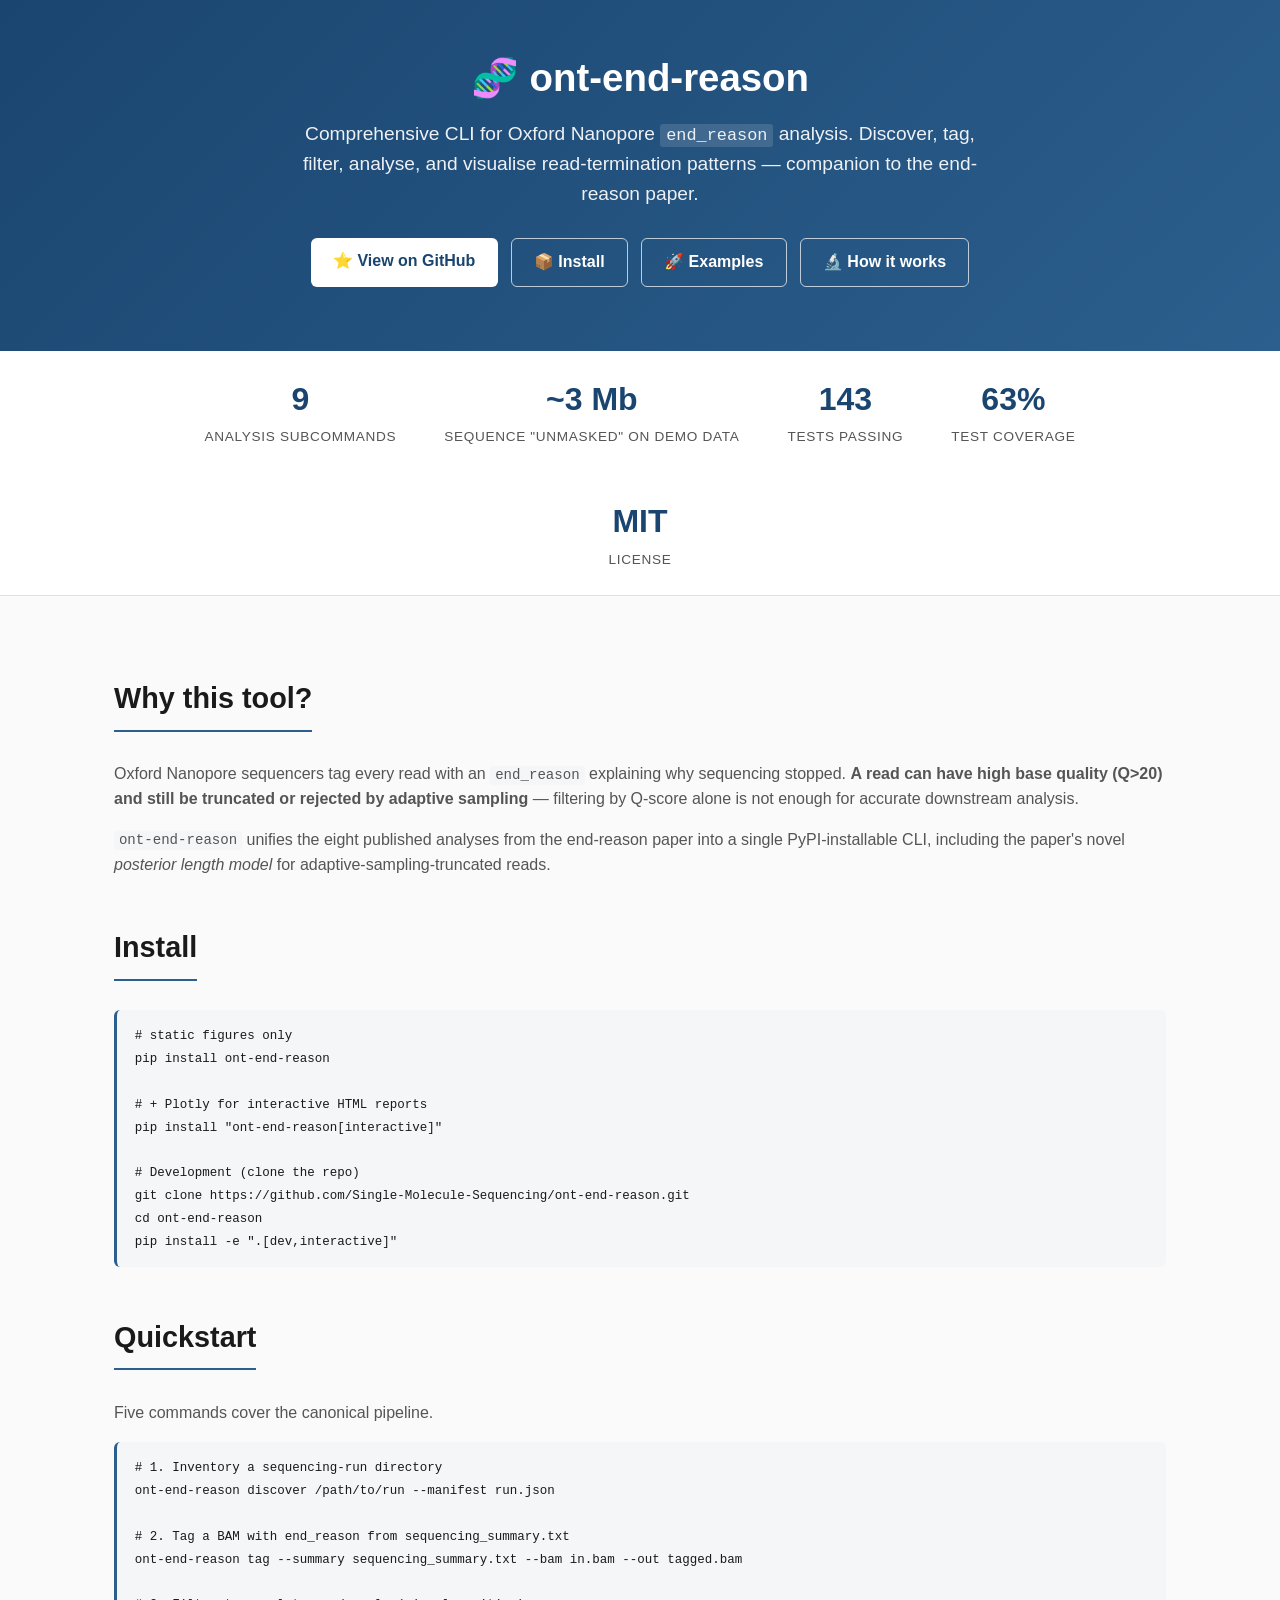
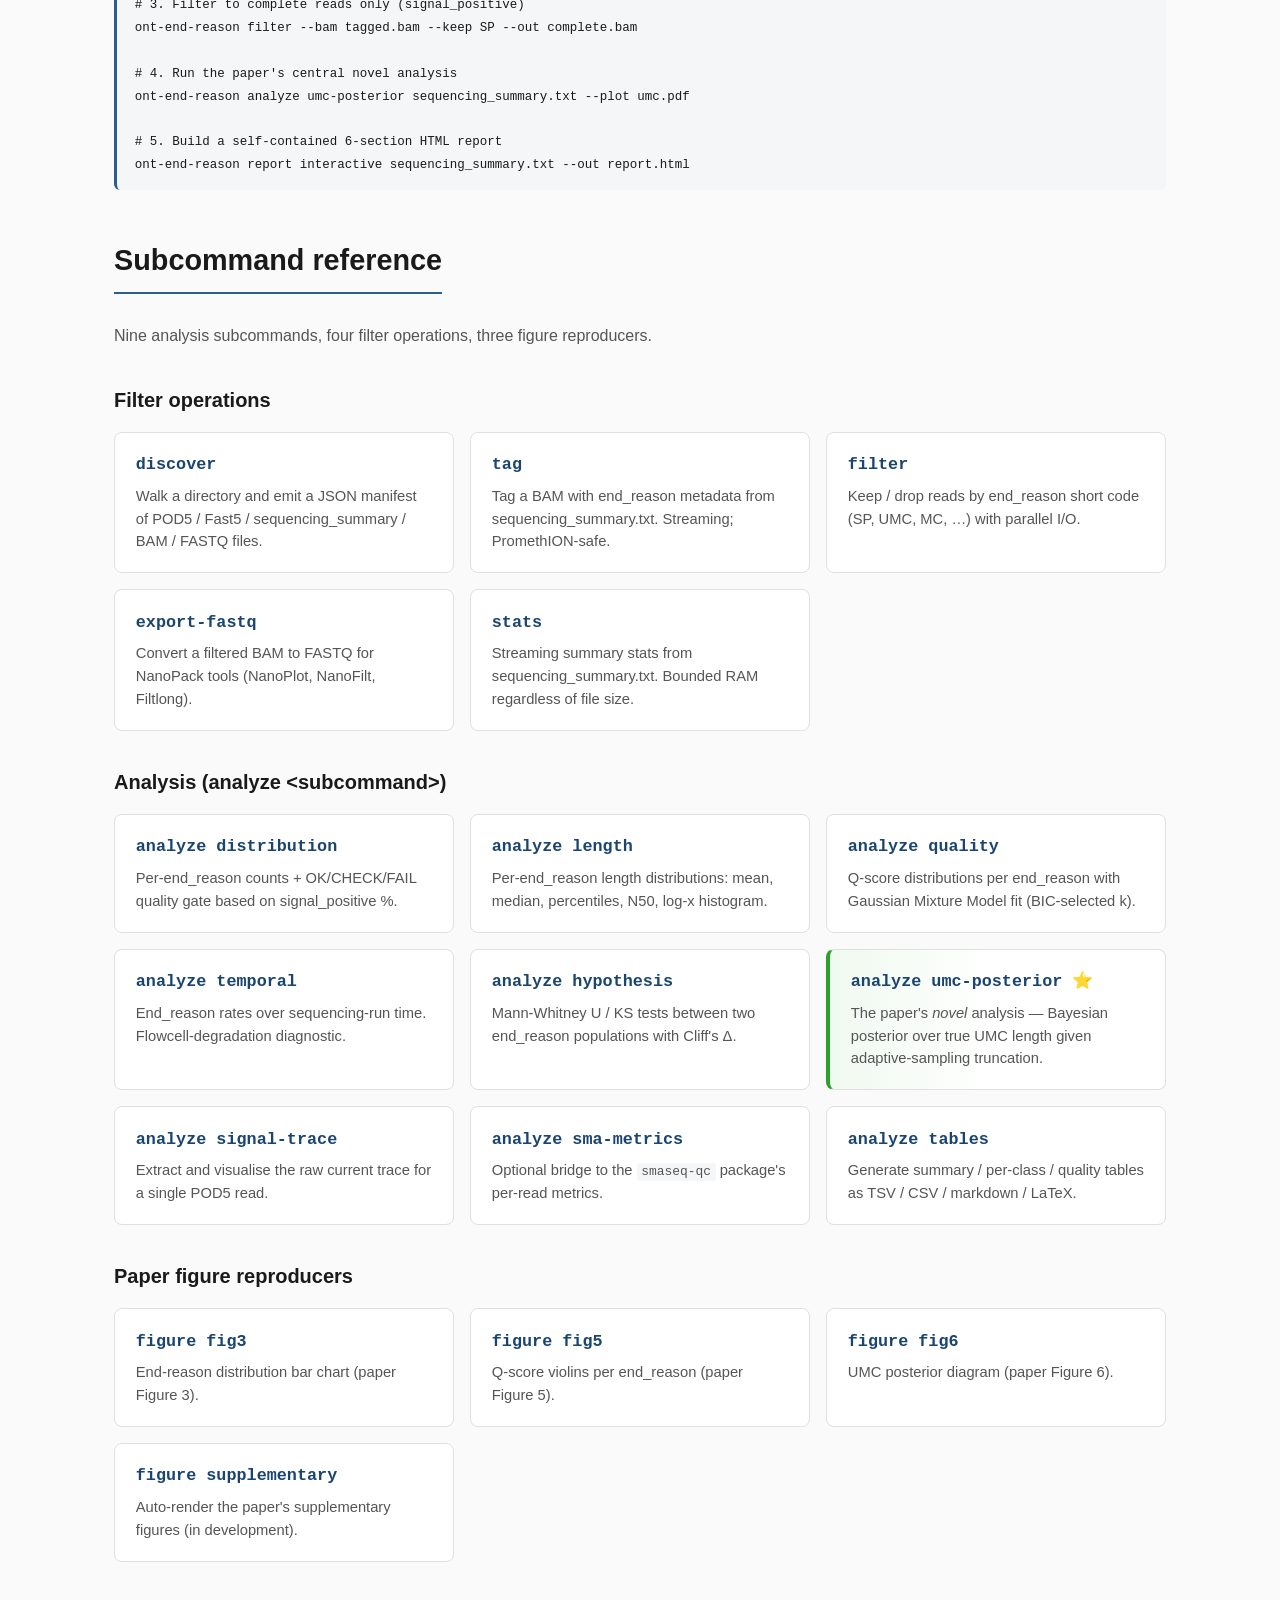
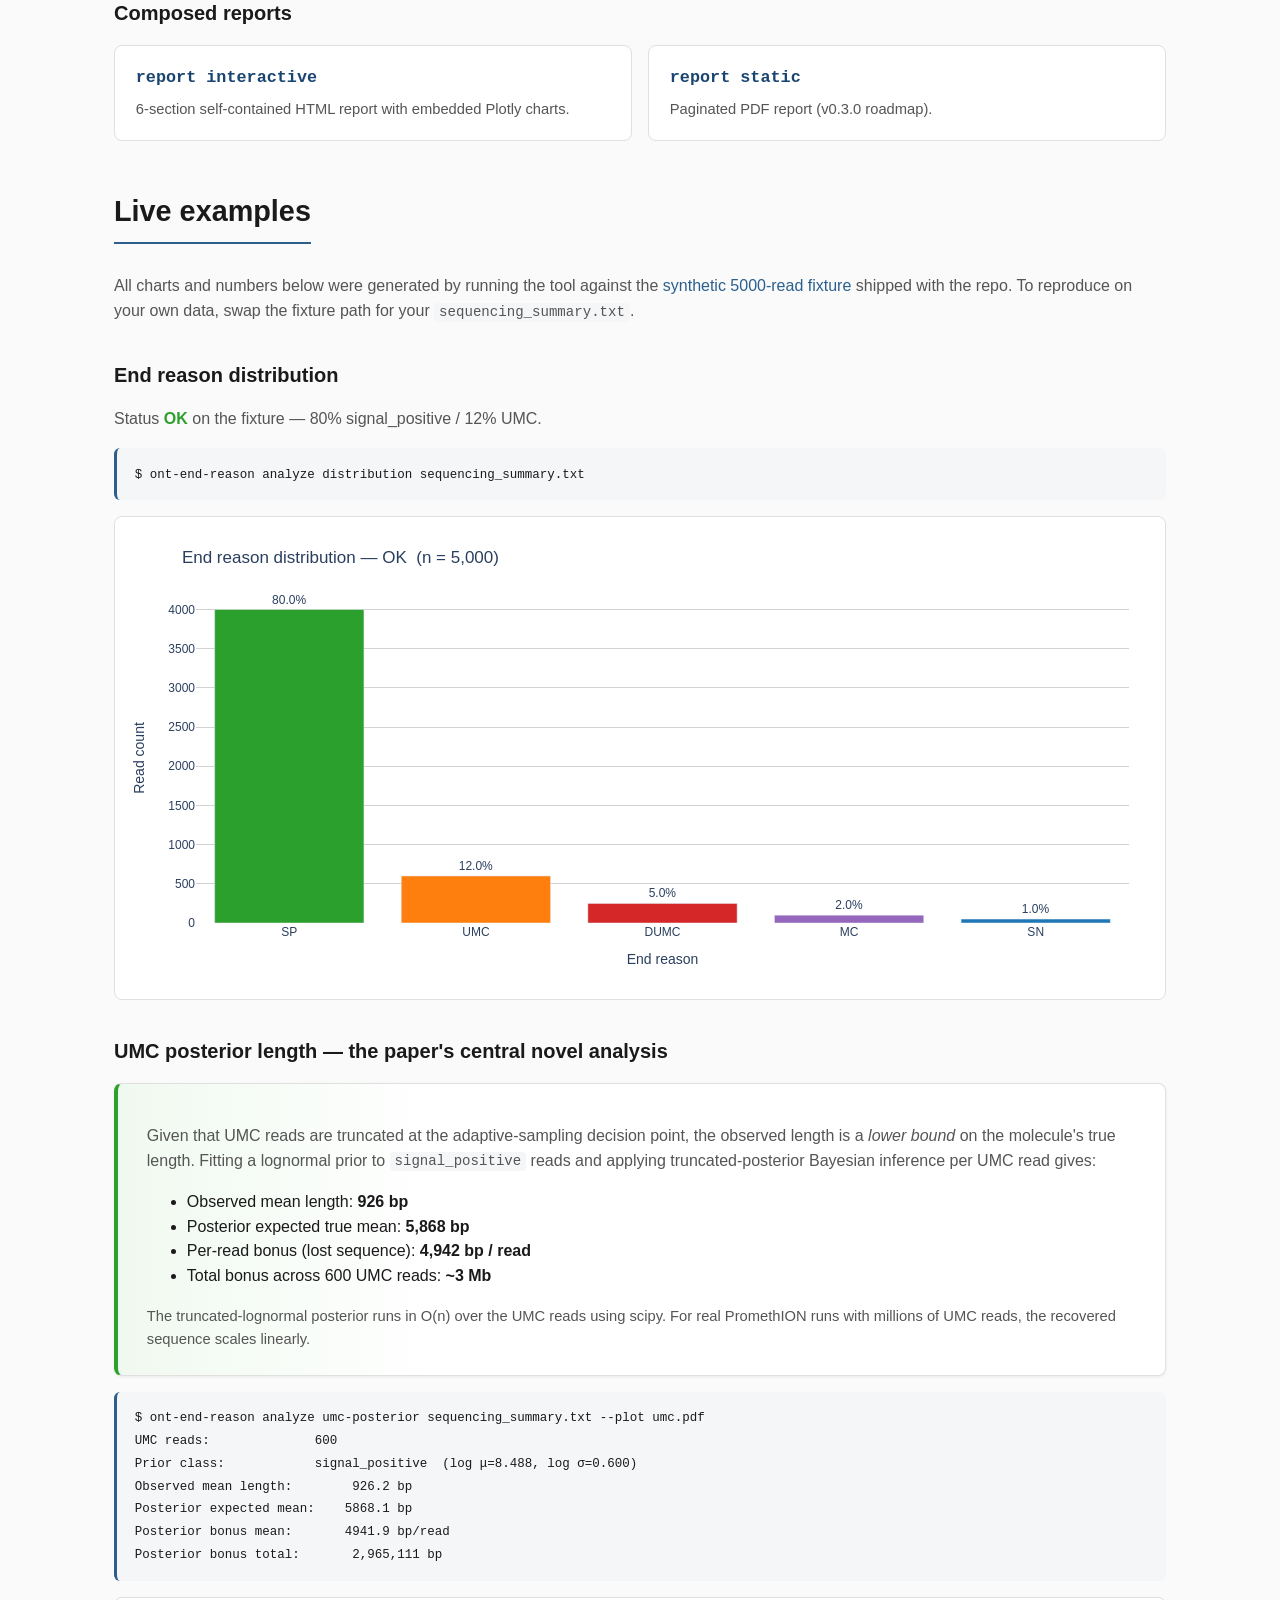
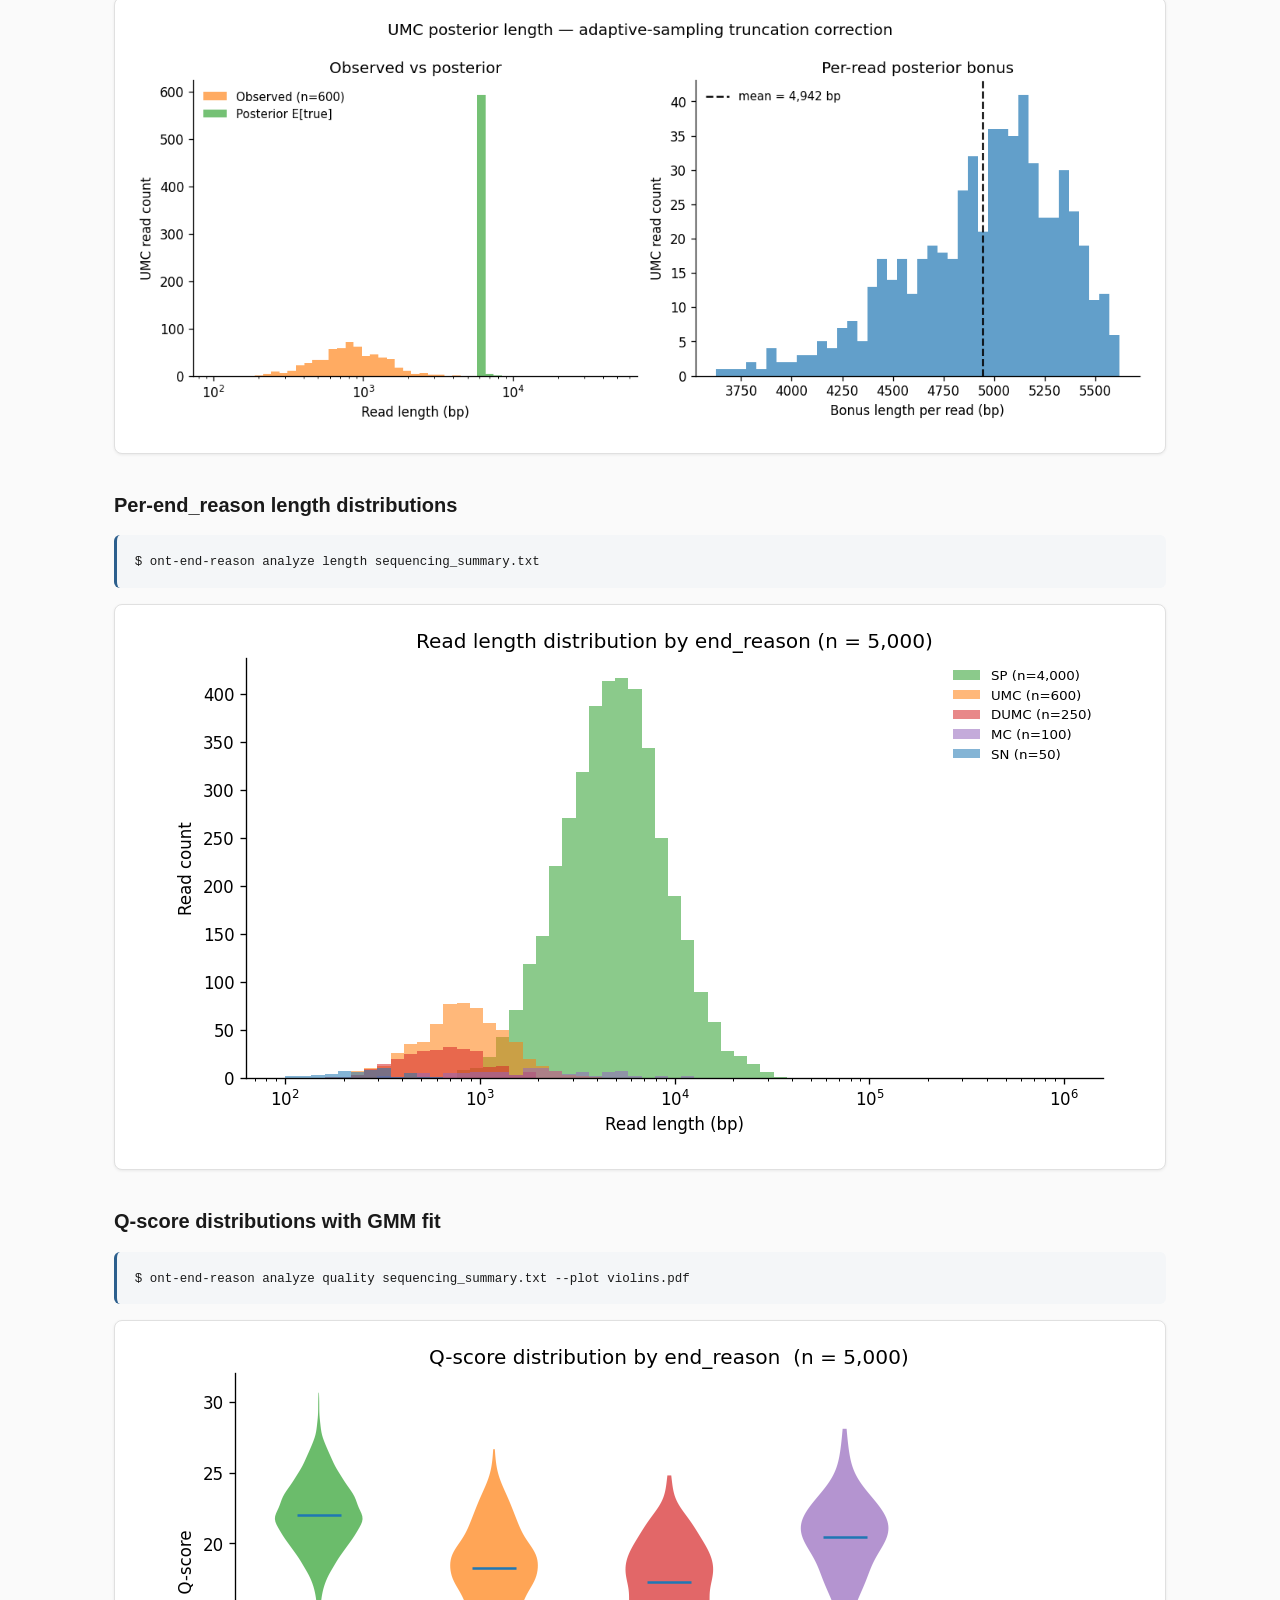
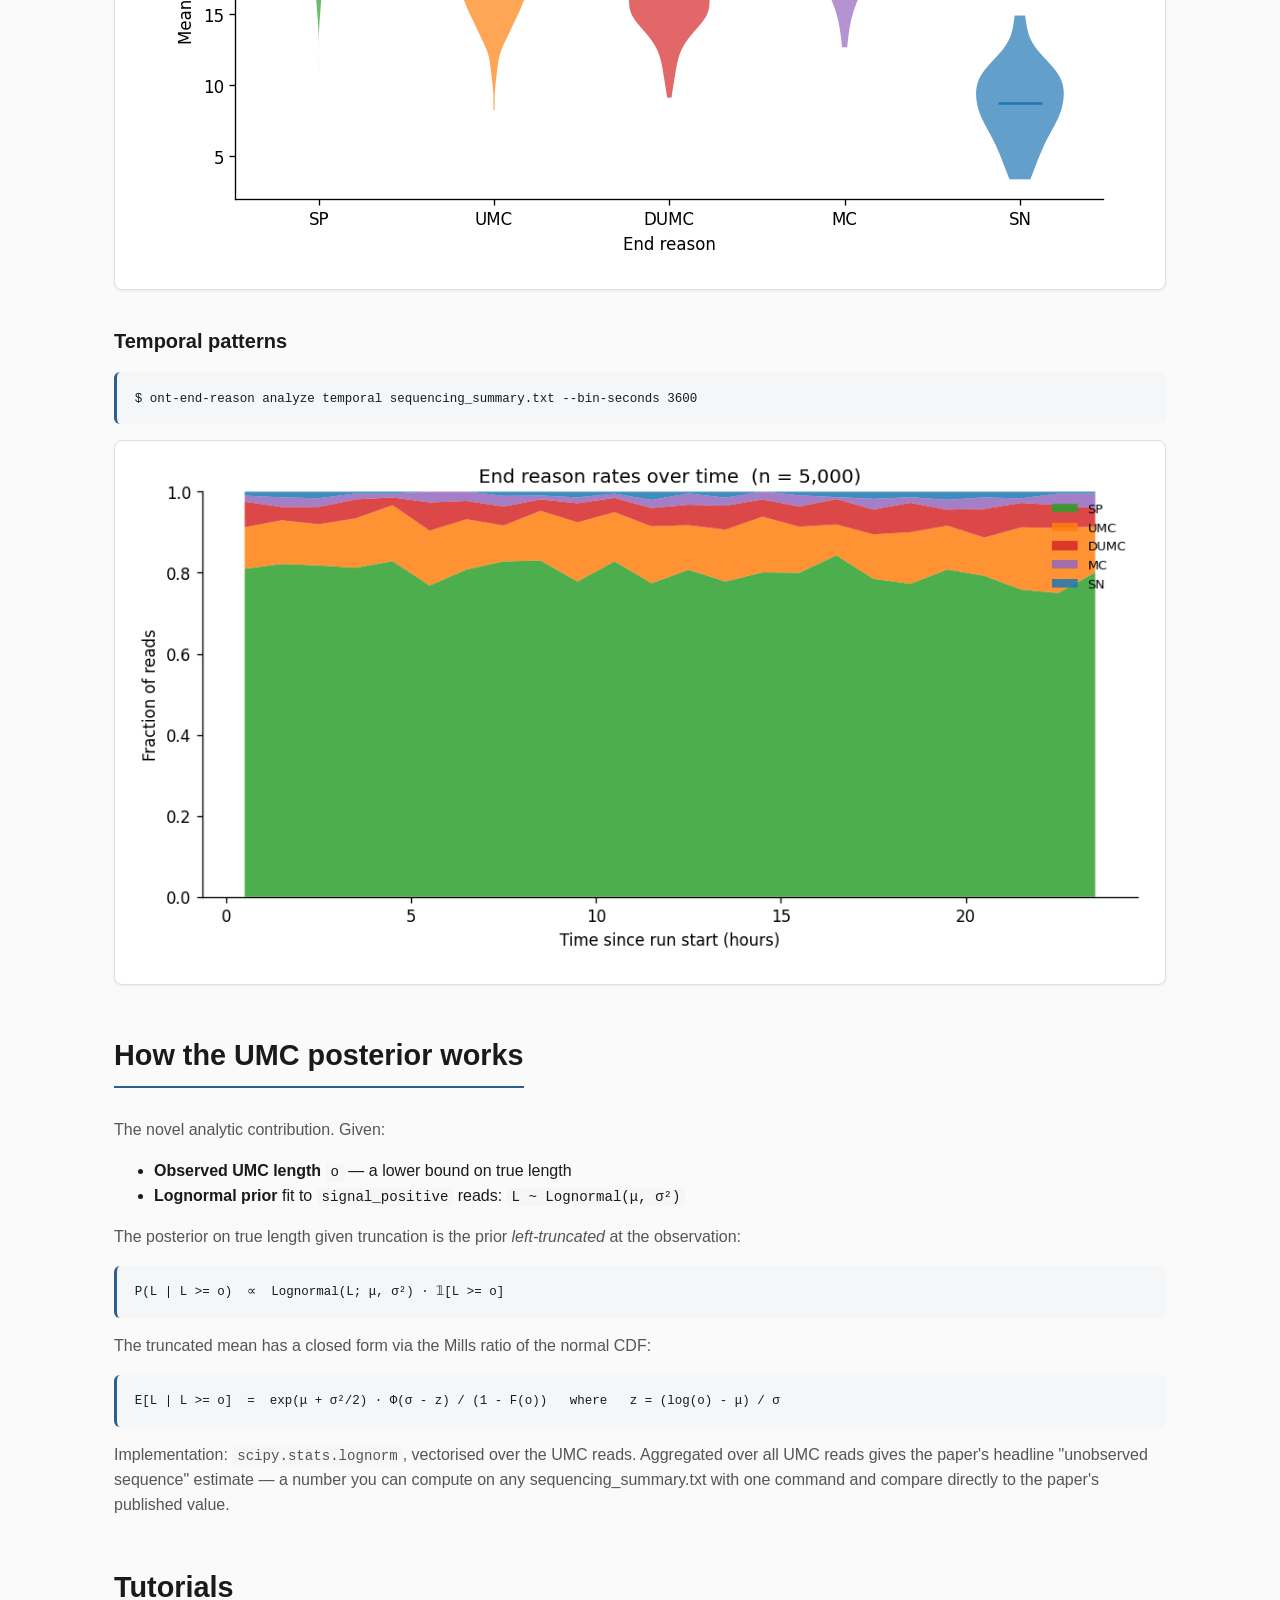
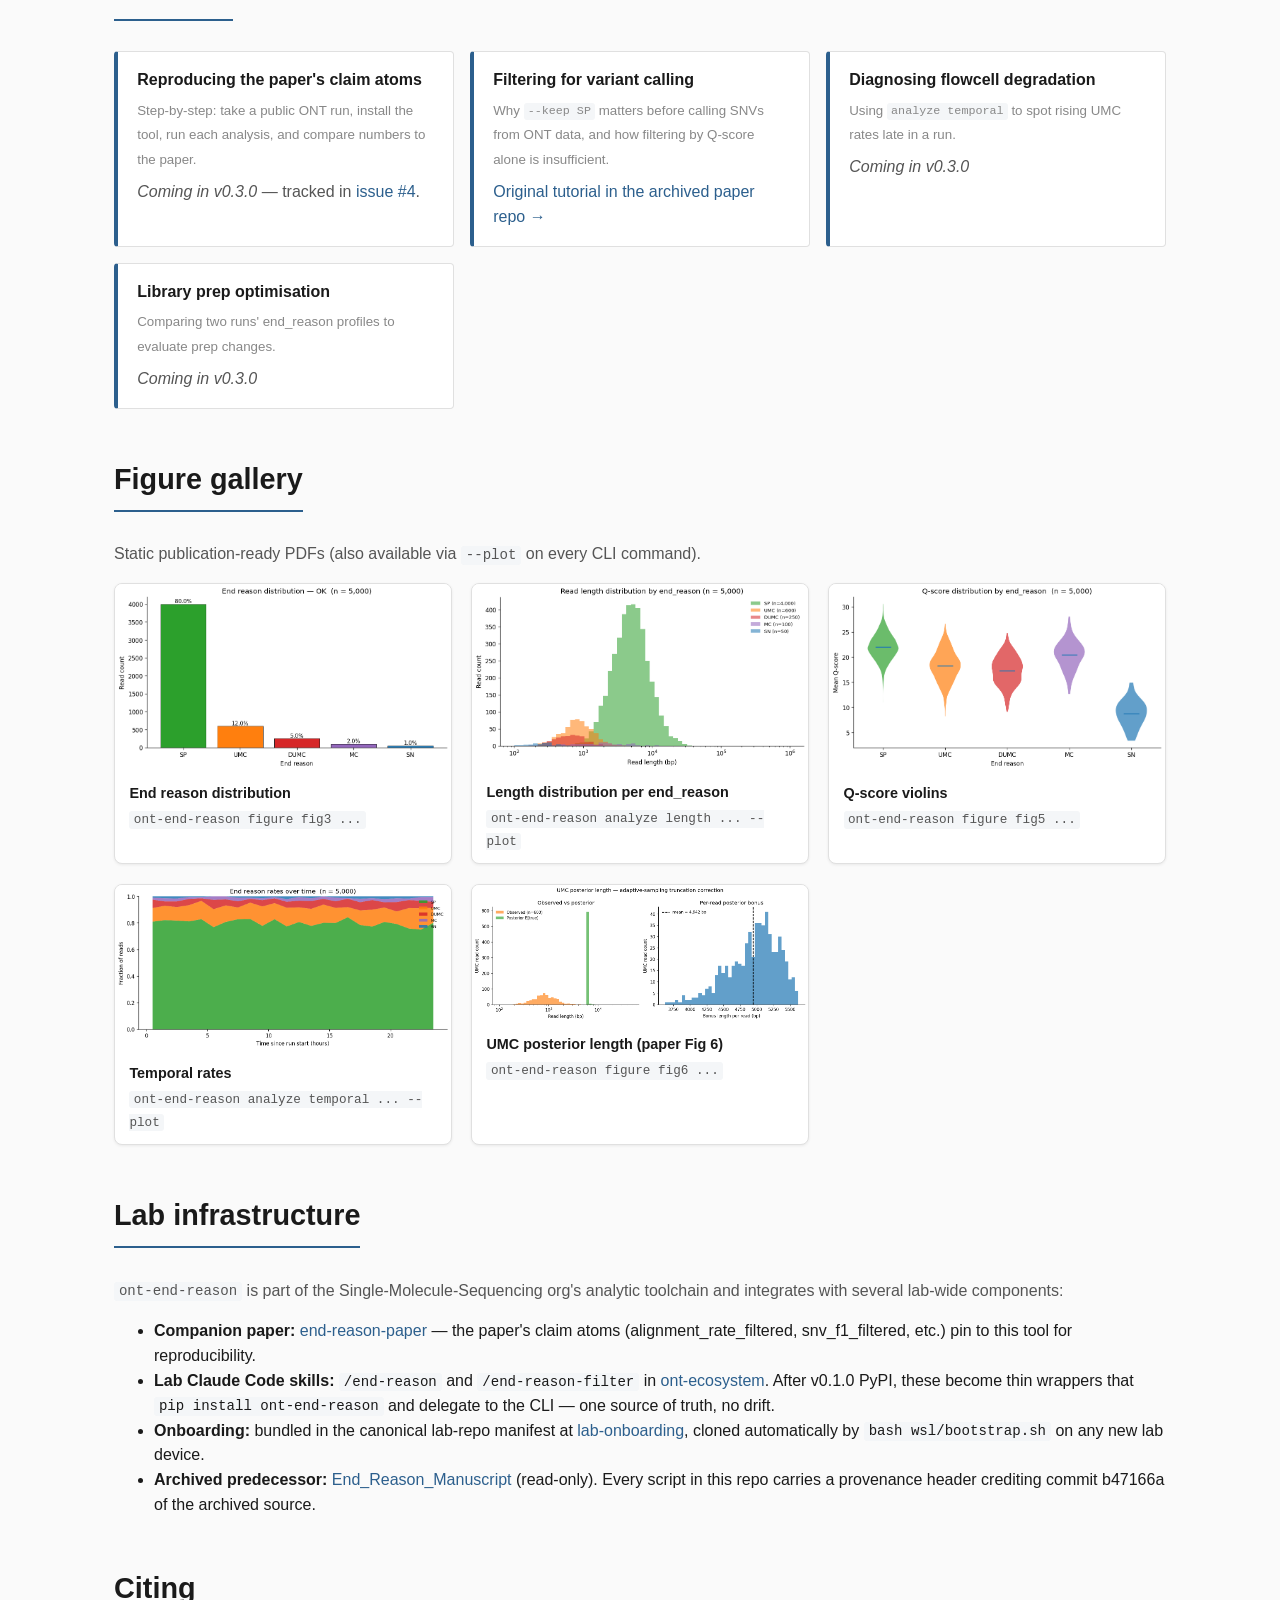
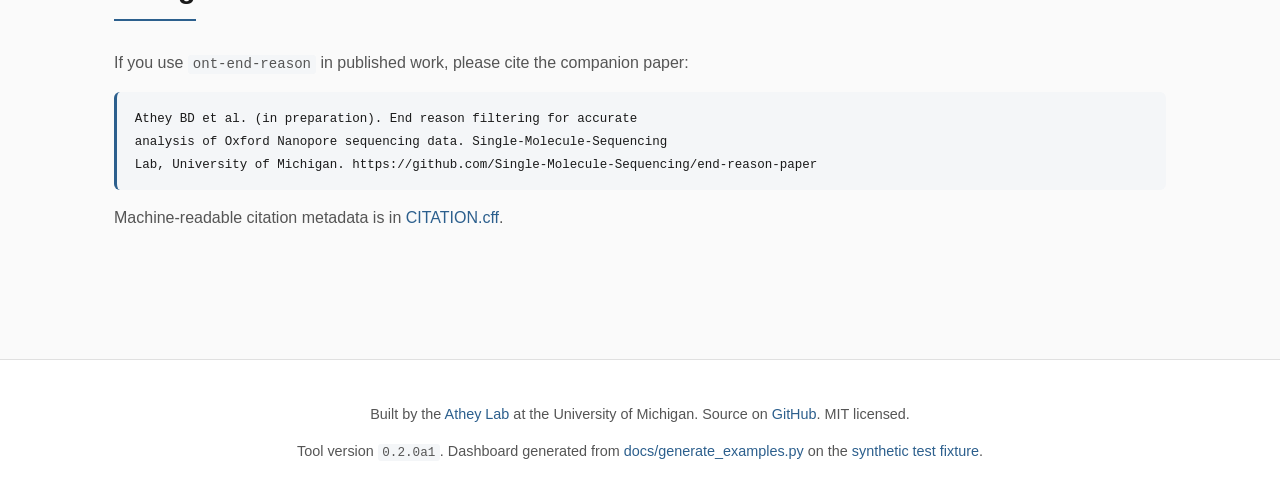
==== docs/index.html @ e4d09fd1 "docs: interactive dashboard + README overhaul + Pages workflow Three pieces of comprehensive user-fa" ====
<!DOCTYPE html>
<html lang="en">
<head>
  <meta charset="utf-8">
  <meta name="viewport" content="width=device-width, initial-scale=1">
  <title>ont-end-reason — Oxford Nanopore end_reason toolkit</title>
  <meta name="description" content="Comprehensive CLI for Oxford Nanopore end_reason analysis. Tag, filter, analyse, visualise. Companion to the end-reason paper.">
  <link rel="stylesheet" href="assets/style.css">
  <script src="https://cdn.plot.ly/plotly-2.35.2.min.js" charset="utf-8"></script>
</head>
<body>

<header class="hero">
  <h1>🧬 ont-end-reason</h1>
  <p class="tagline">
    Comprehensive CLI for Oxford Nanopore <code style="background:rgba(255,255,255,.15);color:white">end_reason</code> analysis.
    Discover, tag, filter, analyse, and visualise read-termination patterns —
    companion to the end-reason paper.
  </p>
  <div class="hero-cta">
    <a href="https://github.com/Single-Molecule-Sequencing/ont-end-reason">⭐ View on GitHub</a>
    <a href="#install" class="secondary">📦 Install</a>
    <a href="#examples" class="secondary">🚀 Examples</a>
    <a href="#how-it-works" class="secondary">🔬 How it works</a>
  </div>
</header>

<div class="headline-strip">
  <div class="stats">
    <div class="stat">
      <span class="stat-value">9</span>
      <span class="stat-label">analysis subcommands</span>
    </div>
    <div class="stat">
      <span class="stat-value">~3 Mb</span>
      <span class="stat-label">sequence "unmasked" on demo data</span>
    </div>
    <div class="stat">
      <span class="stat-value">143</span>
      <span class="stat-label">tests passing</span>
    </div>
    <div class="stat">
      <span class="stat-value">63%</span>
      <span class="stat-label">test coverage</span>
    </div>
    <div class="stat">
      <span class="stat-value">MIT</span>
      <span class="stat-label">license</span>
    </div>
  </div>
</div>

<main>

<section id="why">
  <h2>Why this tool?</h2>
  <p>
    Oxford Nanopore sequencers tag every read with an <code>end_reason</code>
    explaining why sequencing stopped. <strong>A read can have high base quality (Q&gt;20)
    and still be truncated or rejected by adaptive sampling</strong> — filtering by Q-score
    alone is not enough for accurate downstream analysis.
  </p>
  <p>
    <code>ont-end-reason</code> unifies the eight published analyses from the end-reason
    paper into a single PyPI-installable CLI, including the paper's novel
    <em>posterior length model</em> for adaptive-sampling-truncated reads.
  </p>
</section>

<section id="install">
  <h2>Install</h2>
  <pre><code># static figures only
pip install ont-end-reason

# + Plotly for interactive HTML reports
pip install "ont-end-reason[interactive]"

# Development (clone the repo)
git clone https://github.com/Single-Molecule-Sequencing/ont-end-reason.git
cd ont-end-reason
pip install -e ".[dev,interactive]"</code></pre>
</section>

<section id="quickstart">
  <h2>Quickstart</h2>
  <p>Five commands cover the canonical pipeline.</p>
  <pre><code># 1. Inventory a sequencing-run directory
ont-end-reason discover /path/to/run --manifest run.json

# 2. Tag a BAM with end_reason from sequencing_summary.txt
ont-end-reason tag --summary sequencing_summary.txt --bam in.bam --out tagged.bam

# 3. Filter to complete reads only (signal_positive)
ont-end-reason filter --bam tagged.bam --keep SP --out complete.bam

# 4. Run the paper's central novel analysis
ont-end-reason analyze umc-posterior sequencing_summary.txt --plot umc.pdf

# 5. Build a self-contained 6-section HTML report
ont-end-reason report interactive sequencing_summary.txt --out report.html</code></pre>
</section>

<section id="commands">
  <h2>Subcommand reference</h2>
  <p>Nine analysis subcommands, four filter operations, three figure reproducers.</p>

  <h3>Filter operations</h3>
  <div class="cmd-grid">
    <div class="cmd-card">
      <p class="cmd-name">discover</p>
      <p>Walk a directory and emit a JSON manifest of POD5 / Fast5 / sequencing_summary / BAM / FASTQ files.</p>
    </div>
    <div class="cmd-card">
      <p class="cmd-name">tag</p>
      <p>Tag a BAM with end_reason metadata from sequencing_summary.txt. Streaming; PromethION-safe.</p>
    </div>
    <div class="cmd-card">
      <p class="cmd-name">filter</p>
      <p>Keep / drop reads by end_reason short code (SP, UMC, MC, …) with parallel I/O.</p>
    </div>
    <div class="cmd-card">
      <p class="cmd-name">export-fastq</p>
      <p>Convert a filtered BAM to FASTQ for NanoPack tools (NanoPlot, NanoFilt, Filtlong).</p>
    </div>
    <div class="cmd-card">
      <p class="cmd-name">stats</p>
      <p>Streaming summary stats from sequencing_summary.txt. Bounded RAM regardless of file size.</p>
    </div>
  </div>

  <h3>Analysis (analyze &lt;subcommand&gt;)</h3>
  <div class="cmd-grid">
    <div class="cmd-card">
      <p class="cmd-name">analyze distribution</p>
      <p>Per-end_reason counts + OK/CHECK/FAIL quality gate based on signal_positive %.</p>
    </div>
    <div class="cmd-card">
      <p class="cmd-name">analyze length</p>
      <p>Per-end_reason length distributions: mean, median, percentiles, N50, log-x histogram.</p>
    </div>
    <div class="cmd-card">
      <p class="cmd-name">analyze quality</p>
      <p>Q-score distributions per end_reason with Gaussian Mixture Model fit (BIC-selected k).</p>
    </div>
    <div class="cmd-card">
      <p class="cmd-name">analyze temporal</p>
      <p>End_reason rates over sequencing-run time. Flowcell-degradation diagnostic.</p>
    </div>
    <div class="cmd-card">
      <p class="cmd-name">analyze hypothesis</p>
      <p>Mann-Whitney U / KS tests between two end_reason populations with Cliff's Δ.</p>
    </div>
    <div class="cmd-card" style="border-left: 4px solid var(--ok); background: linear-gradient(to right, #f0f9f0, white 50%);">
      <p class="cmd-name">analyze umc-posterior ⭐</p>
      <p>The paper's <em>novel</em> analysis — Bayesian posterior over true UMC length given adaptive-sampling truncation.</p>
    </div>
    <div class="cmd-card">
      <p class="cmd-name">analyze signal-trace</p>
      <p>Extract and visualise the raw current trace for a single POD5 read.</p>
    </div>
    <div class="cmd-card">
      <p class="cmd-name">analyze sma-metrics</p>
      <p>Optional bridge to the <code>smaseq-qc</code> package's per-read metrics.</p>
    </div>
    <div class="cmd-card">
      <p class="cmd-name">analyze tables</p>
      <p>Generate summary / per-class / quality tables as TSV / CSV / markdown / LaTeX.</p>
    </div>
  </div>

  <h3>Paper figure reproducers</h3>
  <div class="cmd-grid">
    <div class="cmd-card"><p class="cmd-name">figure fig3</p><p>End-reason distribution bar chart (paper Figure 3).</p></div>
    <div class="cmd-card"><p class="cmd-name">figure fig5</p><p>Q-score violins per end_reason (paper Figure 5).</p></div>
    <div class="cmd-card"><p class="cmd-name">figure fig6</p><p>UMC posterior diagram (paper Figure 6).</p></div>
    <div class="cmd-card"><p class="cmd-name">figure supplementary</p><p>Auto-render the paper's supplementary figures (in development).</p></div>
  </div>

  <h3>Composed reports</h3>
  <div class="cmd-grid">
    <div class="cmd-card"><p class="cmd-name">report interactive</p><p>6-section self-contained HTML report with embedded Plotly charts.</p></div>
    <div class="cmd-card"><p class="cmd-name">report static</p><p>Paginated PDF report (v0.3.0 roadmap).</p></div>
  </div>
</section>

<section id="examples">
  <h2>Live examples</h2>
  <p>
    All charts and numbers below were generated by running the tool against the
    <a href="https://github.com/Single-Molecule-Sequencing/ont-end-reason/blob/main/tests/fixtures/sequencing_summary_synthetic.txt">synthetic
    5000-read fixture</a> shipped with the repo. To reproduce on your own data,
    swap the fixture path for your <code>sequencing_summary.txt</code>.
  </p>

  <h3>End reason distribution</h3>
  <p>Status <span class="status-OK">OK</span> on the fixture — 80% signal_positive / 12% UMC.</p>
  <pre><code>$ ont-end-reason analyze distribution sequencing_summary.txt</code></pre>
  <div class="chart-wrapper">
    <!--EMBED:examples/charts/distribution.html-->
  </div>

  <h3>UMC posterior length — the paper's central novel analysis</h3>
  <div class="card umc-highlight">
    <p>
      Given that UMC reads are truncated at the adaptive-sampling decision point, the
      observed length is a <em>lower bound</em> on the molecule's true length. Fitting a
      lognormal prior to <code>signal_positive</code> reads and applying truncated-posterior
      Bayesian inference per UMC read gives:
    </p>
    <ul>
      <li>Observed mean length: <strong>926 bp</strong></li>
      <li>Posterior expected true mean: <strong>5,868 bp</strong></li>
      <li>Per-read bonus (lost sequence): <strong>4,942 bp / read</strong></li>
      <li>Total bonus across 600 UMC reads: <strong>~3 Mb</strong></li>
    </ul>
    <p style="margin-bottom:0;font-size:0.92em">
      The truncated-lognormal posterior runs in O(n) over the UMC reads using scipy.
      For real PromethION runs with millions of UMC reads, the recovered sequence
      scales linearly.
    </p>
  </div>
  <pre><code>$ ont-end-reason analyze umc-posterior sequencing_summary.txt --plot umc.pdf
UMC reads:              600
Prior class:            signal_positive  (log μ=8.488, log σ=0.600)
Observed mean length:        926.2 bp
Posterior expected mean:    5868.1 bp
Posterior bonus mean:       4941.9 bp/read
Posterior bonus total:       2,965,111 bp</code></pre>
  <div class="card" style="text-align:center; padding:1em;">
    <img src="figures/umc_posterior.png" alt="UMC posterior figure" style="max-width:100%; height:auto;">
  </div>

  <h3>Per-end_reason length distributions</h3>
  <pre><code>$ ont-end-reason analyze length sequencing_summary.txt</code></pre>
  <div class="card" style="text-align:center; padding:1em;">
    <img src="figures/length.png" alt="Length distribution" style="max-width:100%; height:auto;">
  </div>

  <h3>Q-score distributions with GMM fit</h3>
  <pre><code>$ ont-end-reason analyze quality sequencing_summary.txt --plot violins.pdf</code></pre>
  <div class="card" style="text-align:center; padding:1em;">
    <img src="figures/quality.png" alt="Q-score violins" style="max-width:100%; height:auto;">
  </div>

  <h3>Temporal patterns</h3>
  <pre><code>$ ont-end-reason analyze temporal sequencing_summary.txt --bin-seconds 3600</code></pre>
  <div class="card" style="text-align:center; padding:1em;">
    <img src="figures/temporal.png" alt="Temporal stacked-area" style="max-width:100%; height:auto;">
  </div>
</section>

<section id="how-it-works">
  <h2>How the UMC posterior works</h2>
  <p>
    The novel analytic contribution. Given:
  </p>
  <ul>
    <li><strong>Observed UMC length</strong> <code>o</code> — a lower bound on true length</li>
    <li><strong>Lognormal prior</strong> fit to <code>signal_positive</code> reads:
        <code>L ~ Lognormal(μ, σ²)</code></li>
  </ul>
  <p>The posterior on true length given truncation is the prior <em>left-truncated</em> at the observation:</p>
  <pre><code>P(L | L &gt;= o)  ∝  Lognormal(L; μ, σ²) · 𝟙[L &gt;= o]</code></pre>
  <p>The truncated mean has a closed form via the Mills ratio of the normal CDF:</p>
  <pre><code>E[L | L &gt;= o]  =  exp(μ + σ²/2) · Φ(σ - z) / (1 - F(o))   where   z = (log(o) - μ) / σ</code></pre>
  <p>
    Implementation: <code>scipy.stats.lognorm</code>, vectorised over the UMC reads.
    Aggregated over all UMC reads gives the paper's headline "unobserved sequence"
    estimate — a number you can compute on any sequencing_summary.txt with one
    command and compare directly to the paper's published value.
  </p>
</section>

<section id="tutorials">
  <h2>Tutorials</h2>
  <ul class="tutorial-list">
    <li>
      <strong>Reproducing the paper's claim atoms</strong>
      <small>Step-by-step: take a public ONT run, install the tool, run each
      analysis, and compare numbers to the paper.</small>
      <p style="margin:0.5em 0 0;"><em>Coming in v0.3.0</em> — tracked in
      <a href="https://github.com/Single-Molecule-Sequencing/ont-end-reason/issues/4">issue #4</a>.</p>
    </li>
    <li>
      <strong>Filtering for variant calling</strong>
      <small>Why <code>--keep SP</code> matters before calling SNVs from ONT
      data, and how filtering by Q-score alone is insufficient.</small>
      <p style="margin:0.5em 0 0;"><a href="https://github.com/Single-Molecule-Sequencing/End_Reason_Manuscript/blob/main/docs/tutorials/02-end-reason-filtering.md">Original tutorial in the archived paper repo →</a></p>
    </li>
    <li>
      <strong>Diagnosing flowcell degradation</strong>
      <small>Using <code>analyze temporal</code> to spot rising UMC rates late
      in a run.</small>
      <p style="margin:0.5em 0 0;"><em>Coming in v0.3.0</em></p>
    </li>
    <li>
      <strong>Library prep optimisation</strong>
      <small>Comparing two runs' end_reason profiles to evaluate prep changes.</small>
      <p style="margin:0.5em 0 0;"><em>Coming in v0.3.0</em></p>
    </li>
  </ul>
</section>

<section id="gallery">
  <h2>Figure gallery</h2>
  <p>Static publication-ready PDFs (also available via <code>--plot</code> on every CLI command).</p>
  <div class="gallery">
    <div class="gallery-item">
      <img src="figures/distribution.png" alt="distribution">
      <div class="caption"><strong>End reason distribution</strong>
        <code>ont-end-reason figure fig3 ...</code></div>
    </div>
    <div class="gallery-item">
      <img src="figures/length.png" alt="length">
      <div class="caption"><strong>Length distribution per end_reason</strong>
        <code>ont-end-reason analyze length ... --plot</code></div>
    </div>
    <div class="gallery-item">
      <img src="figures/quality.png" alt="quality">
      <div class="caption"><strong>Q-score violins</strong>
        <code>ont-end-reason figure fig5 ...</code></div>
    </div>
    <div class="gallery-item">
      <img src="figures/temporal.png" alt="temporal">
      <div class="caption"><strong>Temporal rates</strong>
        <code>ont-end-reason analyze temporal ... --plot</code></div>
    </div>
    <div class="gallery-item">
      <img src="figures/umc_posterior.png" alt="umc_posterior">
      <div class="caption"><strong>UMC posterior length (paper Fig 6)</strong>
        <code>ont-end-reason figure fig6 ...</code></div>
    </div>
  </div>
</section>

<section id="integration">
  <h2>Lab infrastructure</h2>
  <p>
    <code>ont-end-reason</code> is part of the Single-Molecule-Sequencing org's analytic
    toolchain and integrates with several lab-wide components:
  </p>
  <ul>
    <li>
      <strong>Companion paper:</strong>
      <a href="https://github.com/Single-Molecule-Sequencing/end-reason-paper">end-reason-paper</a>
      — the paper's claim atoms (alignment_rate_filtered, snv_f1_filtered, etc.)
      pin to this tool for reproducibility.
    </li>
    <li>
      <strong>Lab Claude Code skills:</strong>
      <code>/end-reason</code> and <code>/end-reason-filter</code> in
      <a href="https://github.com/Single-Molecule-Sequencing/ont-ecosystem">ont-ecosystem</a>.
      After v0.1.0 PyPI, these become thin wrappers that
      <code>pip install ont-end-reason</code> and delegate to the CLI — one source
      of truth, no drift.
    </li>
    <li>
      <strong>Onboarding:</strong> bundled in the canonical lab-repo manifest at
      <a href="https://github.com/Single-Molecule-Sequencing/lab-onboarding">lab-onboarding</a>,
      cloned automatically by <code>bash wsl/bootstrap.sh</code> on any new lab device.
    </li>
    <li>
      <strong>Archived predecessor:</strong>
      <a href="https://github.com/Single-Molecule-Sequencing/End_Reason_Manuscript">End_Reason_Manuscript</a>
      (read-only). Every script in this repo carries a provenance header
      crediting commit b47166a of the archived source.
    </li>
  </ul>
</section>

<section id="cite">
  <h2>Citing</h2>
  <p>If you use <code>ont-end-reason</code> in published work, please cite the companion paper:</p>
  <pre><code>Athey BD et al. (in preparation). End reason filtering for accurate
analysis of Oxford Nanopore sequencing data. Single-Molecule-Sequencing
Lab, University of Michigan. https://github.com/Single-Molecule-Sequencing/end-reason-paper</code></pre>
  <p>Machine-readable citation metadata is in
    <a href="https://github.com/Single-Molecule-Sequencing/ont-end-reason/blob/main/CITATION.cff">CITATION.cff</a>.</p>
</section>

</main>

<footer>
  <p>
    Built by the
    <a href="https://github.com/Single-Molecule-Sequencing">Athey Lab</a>
    at the University of Michigan.
    Source on <a href="https://github.com/Single-Molecule-Sequencing/ont-end-reason">GitHub</a>.
    MIT licensed.
  </p>
  <p>
    Tool version <code id="version-pin">0.2.0a1</code>.
    Dashboard generated from
    <a href="https://github.com/Single-Molecule-Sequencing/ont-end-reason/blob/main/docs/generate_examples.py">docs/generate_examples.py</a>
    on the
    <a href="https://github.com/Single-Molecule-Sequencing/ont-end-reason/blob/main/tests/fixtures/sequencing_summary_synthetic.txt">synthetic test fixture</a>.
  </p>
</footer>

<script>
  // Inject the pre-generated Plotly chart fragment into the placeholder
  async function injectChart(placeholderText, chartUrl) {
    try {
      const resp = await fetch(chartUrl);
      if (!resp.ok) return;
      const html = await resp.text();
      const all = document.body.innerHTML;
      const replaced = all.replace(`<!--EMBED:${placeholderText}-->`, html);
      if (replaced !== all) {
        document.body.innerHTML = replaced;
        // Plotly scripts inside the fragment need to be re-evaluated after
        // innerHTML replacement; the simplest portable approach is to find
        // them and eval, but plotly-2.x emits inline JS that runs on insert
        // via document.write — we use a manual rebuild instead.
        const scripts = document.body.querySelectorAll("script");
        scripts.forEach((s) => {
          if (s.dataset.ranOnce) return;
          if (s.src) return;  // external scripts are fine
          const fresh = document.createElement("script");
          fresh.text = s.text;
          fresh.dataset.ranOnce = "1";
          s.parentNode.replaceChild(fresh, s);
        });
      }
    } catch (err) {
      console.warn("chart inject failed", chartUrl, err);
    }
  }
  injectChart("examples/charts/distribution.html", "examples/charts/distribution.html");
</script>

</body>
</html>
---- docs/assets/style.css ----
/* ont-end-reason dashboard styles */

:root {
  --fg: #1a1a1a;
  --fg-muted: #555;
  --fg-faint: #888;
  --bg: #fafafa;
  --card: #ffffff;
  --accent: #2c5f8d;
  --accent-light: #e8f0f7;
  --accent-strong: #1a4570;
  --ok: #2ca02c;
  --warn: #ff7f0e;
  --bad: #d62728;
  --border: #e0e0e0;
  --code-bg: #f4f6f8;
  --shadow: 0 1px 3px rgba(0, 0, 0, 0.07);
}

* { box-sizing: border-box; }

body {
  font-family: -apple-system, BlinkMacSystemFont, "Segoe UI", Roboto,
               "Helvetica Neue", sans-serif;
  color: var(--fg);
  background: var(--bg);
  margin: 0;
  line-height: 1.55;
  font-size: 16px;
}

a { color: var(--accent); text-decoration: none; }
a:hover { text-decoration: underline; }

code, pre {
  font-family: "SF Mono", Monaco, "Fira Code", Consolas, monospace;
  font-size: 0.92em;
}

code {
  background: var(--code-bg);
  padding: 0.1em 0.35em;
  border-radius: 3px;
  font-size: 0.88em;
}

pre {
  background: var(--code-bg);
  padding: 1em 1.2em;
  border-radius: 6px;
  overflow-x: auto;
  border-left: 3px solid var(--accent);
}

pre code { background: transparent; padding: 0; font-size: 0.85em; }

/* ─── Header / hero ────────────────────────────────────────── */
header.hero {
  background: linear-gradient(135deg, var(--accent-strong) 0%, var(--accent) 100%);
  color: white;
  padding: 3em 1.5em 4em;
  text-align: center;
}

.hero h1 {
  margin: 0 0 0.3em;
  font-size: 2.4em;
  font-weight: 700;
}

.hero .tagline {
  font-size: 1.2em;
  opacity: 0.92;
  max-width: 700px;
  margin: 0 auto 1.5em;
}

.hero-cta {
  display: inline-flex;
  gap: 0.8em;
  flex-wrap: wrap;
  justify-content: center;
}

.hero-cta a {
  background: white;
  color: var(--accent-strong);
  padding: 0.7em 1.4em;
  border-radius: 6px;
  font-weight: 600;
  transition: transform 0.15s ease;
}

.hero-cta a:hover {
  text-decoration: none;
  transform: translateY(-1px);
  box-shadow: 0 4px 12px rgba(0, 0, 0, 0.2);
}

.hero-cta a.secondary {
  background: transparent;
  color: white;
  border: 1.5px solid rgba(255, 255, 255, 0.7);
}

/* ─── Headline stat strip ─────────────────────────────────── */
.headline-strip {
  background: var(--card);
  border-bottom: 1px solid var(--border);
  padding: 1.5em 1em;
  text-align: center;
}

.headline-strip .stats {
  display: flex;
  justify-content: center;
  gap: 3em;
  flex-wrap: wrap;
  max-width: 900px;
  margin: 0 auto;
}

.headline-strip .stat {
  text-align: center;
}

.headline-strip .stat-value {
  font-size: 2em;
  font-weight: 700;
  color: var(--accent-strong);
  display: block;
}

.headline-strip .stat-label {
  font-size: 0.85em;
  color: var(--fg-muted);
  text-transform: uppercase;
  letter-spacing: 0.05em;
}

/* ─── Layout ──────────────────────────────────────────────── */
main {
  max-width: 1100px;
  margin: 0 auto;
  padding: 2em 1.5em 5em;
}

section {
  margin: 3em 0;
}

section h2 {
  font-size: 1.8em;
  margin: 0 0 0.5em;
  color: var(--fg);
  border-bottom: 2px solid var(--accent);
  padding-bottom: 0.3em;
  display: inline-block;
}

section h3 {
  font-size: 1.25em;
  margin: 1.8em 0 0.5em;
  color: var(--fg);
}

section p { color: var(--fg-muted); }

.card {
  background: var(--card);
  border: 1px solid var(--border);
  border-radius: 8px;
  padding: 1.5em 1.8em;
  margin: 1em 0;
  box-shadow: var(--shadow);
}

.card.umc-highlight {
  border-left: 4px solid var(--ok);
  background: linear-gradient(to right, #f0f9f0 0%, var(--card) 30%);
}

/* ─── Subcommand cards grid ───────────────────────────────── */
.cmd-grid {
  display: grid;
  grid-template-columns: repeat(auto-fit, minmax(280px, 1fr));
  gap: 1em;
  margin-top: 1em;
}

.cmd-card {
  background: var(--card);
  border: 1px solid var(--border);
  border-radius: 8px;
  padding: 1.2em 1.3em;
  transition: transform 0.15s ease, border-color 0.15s ease;
}

.cmd-card:hover {
  transform: translateY(-2px);
  border-color: var(--accent);
}

.cmd-card .cmd-name {
  font-family: "SF Mono", Monaco, monospace;
  font-size: 1.05em;
  font-weight: 600;
  color: var(--accent-strong);
  margin: 0 0 0.4em;
}

.cmd-card p {
  margin: 0;
  font-size: 0.92em;
  color: var(--fg-muted);
}

/* ─── Figure gallery ──────────────────────────────────────── */
.gallery {
  display: grid;
  grid-template-columns: repeat(auto-fit, minmax(320px, 1fr));
  gap: 1.2em;
  margin-top: 1em;
}

.gallery-item {
  background: var(--card);
  border: 1px solid var(--border);
  border-radius: 8px;
  overflow: hidden;
  box-shadow: var(--shadow);
}

.gallery-item img {
  width: 100%;
  height: auto;
  display: block;
}

.gallery-item .caption {
  padding: 0.8em 1em;
  font-size: 0.9em;
  color: var(--fg-muted);
}

.gallery-item .caption strong {
  color: var(--fg);
  display: block;
  margin-bottom: 0.2em;
}

/* ─── Interactive chart container ─────────────────────────── */
.chart-wrapper {
  background: var(--card);
  border: 1px solid var(--border);
  border-radius: 8px;
  padding: 1em;
  margin: 1em 0;
}

/* ─── Status badges ───────────────────────────────────────── */
.status-OK { color: var(--ok); font-weight: 600; }
.status-CHECK { color: var(--warn); font-weight: 600; }
.status-FAIL { color: var(--bad); font-weight: 600; }

/* ─── Tutorial cards ──────────────────────────────────────── */
.tutorial-list {
  list-style: none;
  padding: 0;
  display: grid;
  grid-template-columns: repeat(auto-fit, minmax(280px, 1fr));
  gap: 1em;
}

.tutorial-list li {
  background: var(--card);
  border: 1px solid var(--border);
  border-left: 4px solid var(--accent);
  padding: 1em 1.2em;
  border-radius: 4px;
}

.tutorial-list strong { display: block; margin-bottom: 0.3em; }
.tutorial-list small { color: var(--fg-faint); }

/* ─── Footer ──────────────────────────────────────────────── */
footer {
  background: var(--card);
  border-top: 1px solid var(--border);
  padding: 2em 1.5em;
  text-align: center;
  color: var(--fg-muted);
  font-size: 0.9em;
}

footer a { color: var(--accent); }

/* ─── Responsive ──────────────────────────────────────────── */
@media (max-width: 720px) {
  .hero h1 { font-size: 1.7em; }
  .hero .tagline { font-size: 1em; }
  .headline-strip .stats { gap: 1.5em; }
  .headline-strip .stat-value { font-size: 1.5em; }
  main { padding: 1.5em 1em 3em; }
  section h2 { font-size: 1.4em; }
}
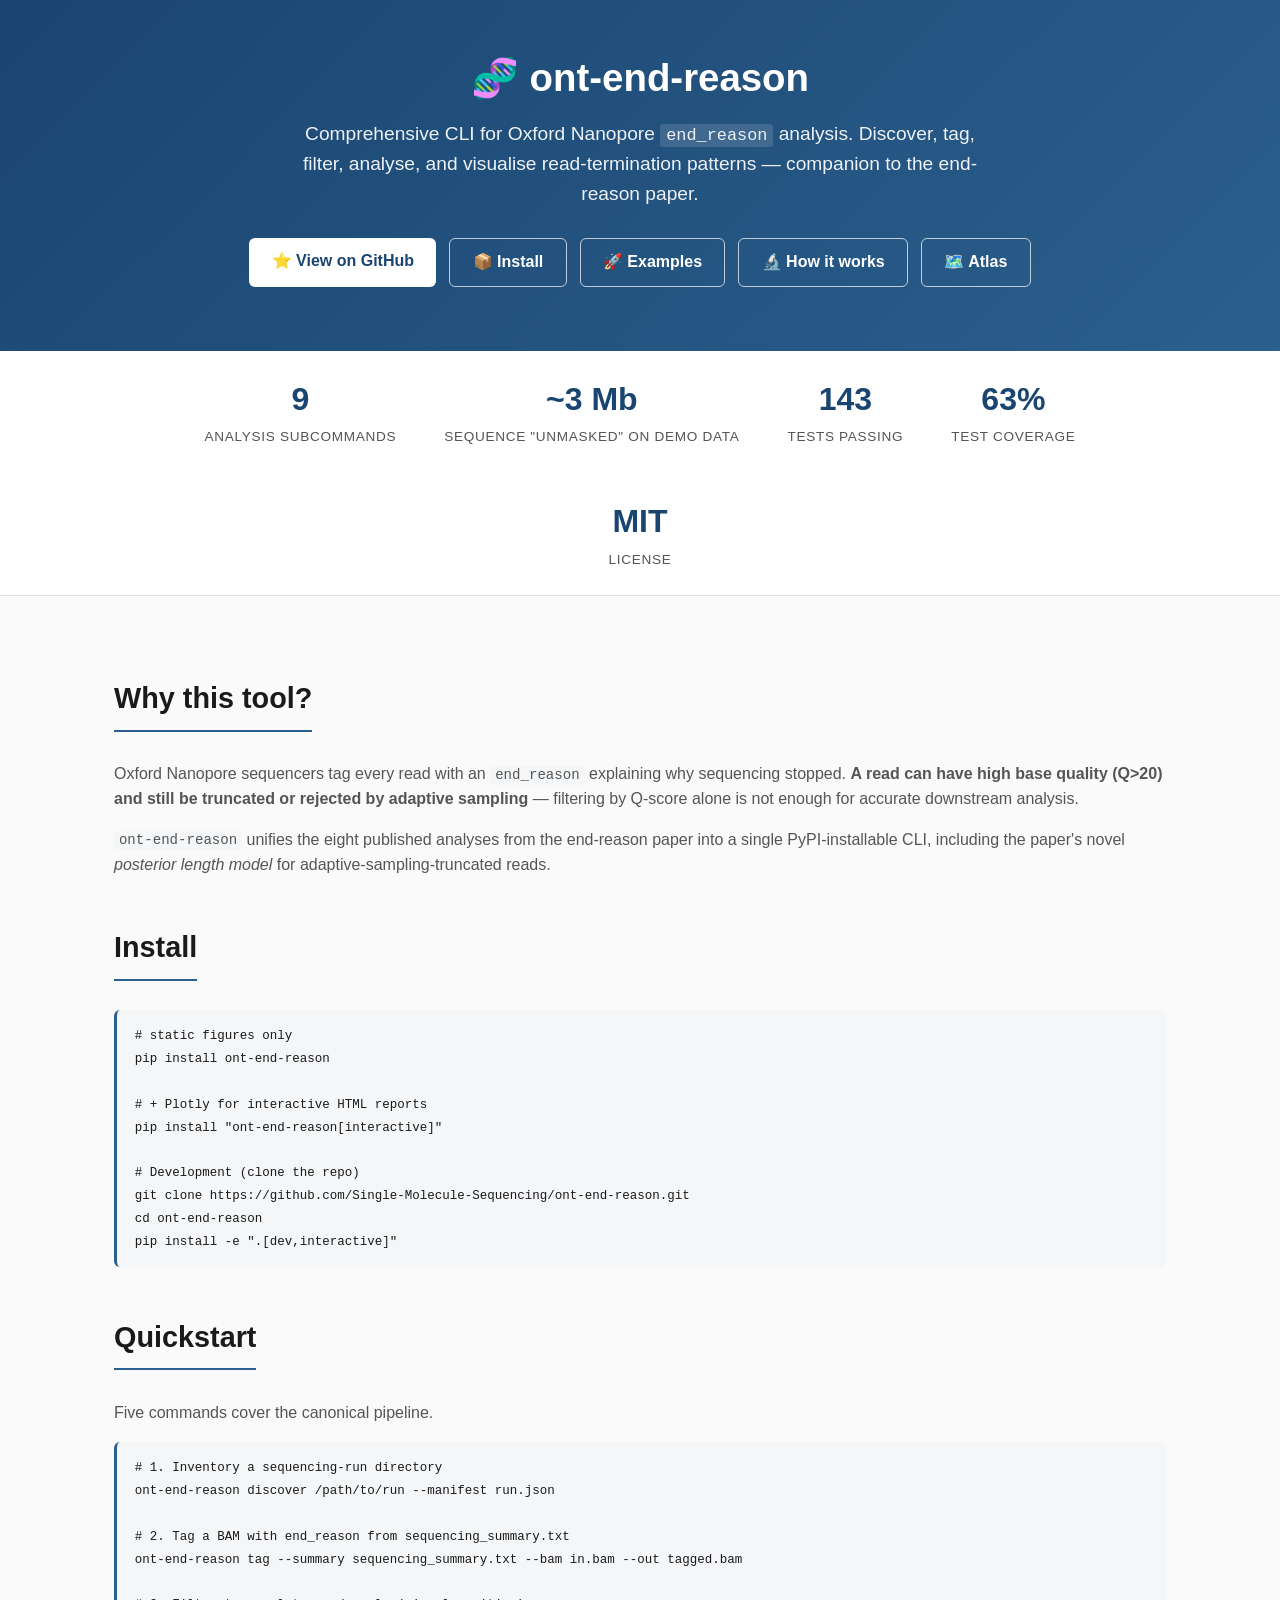
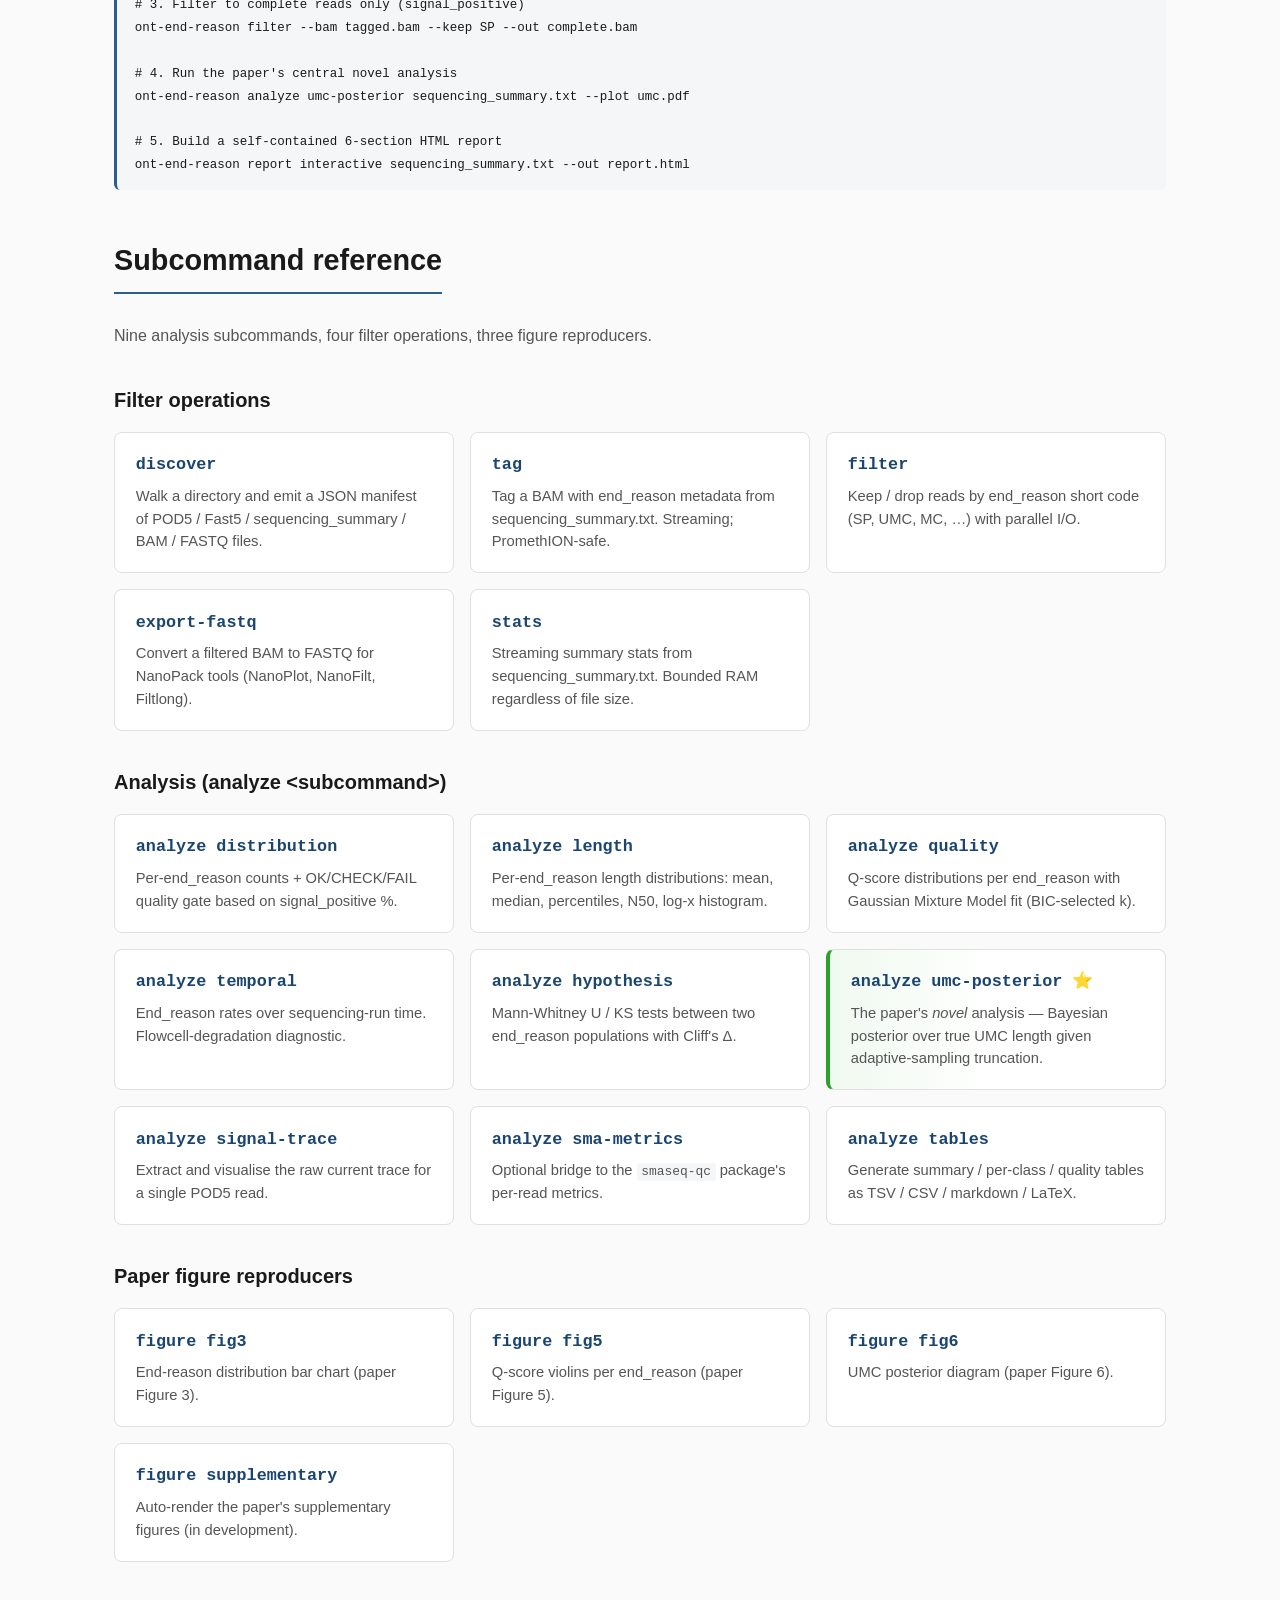
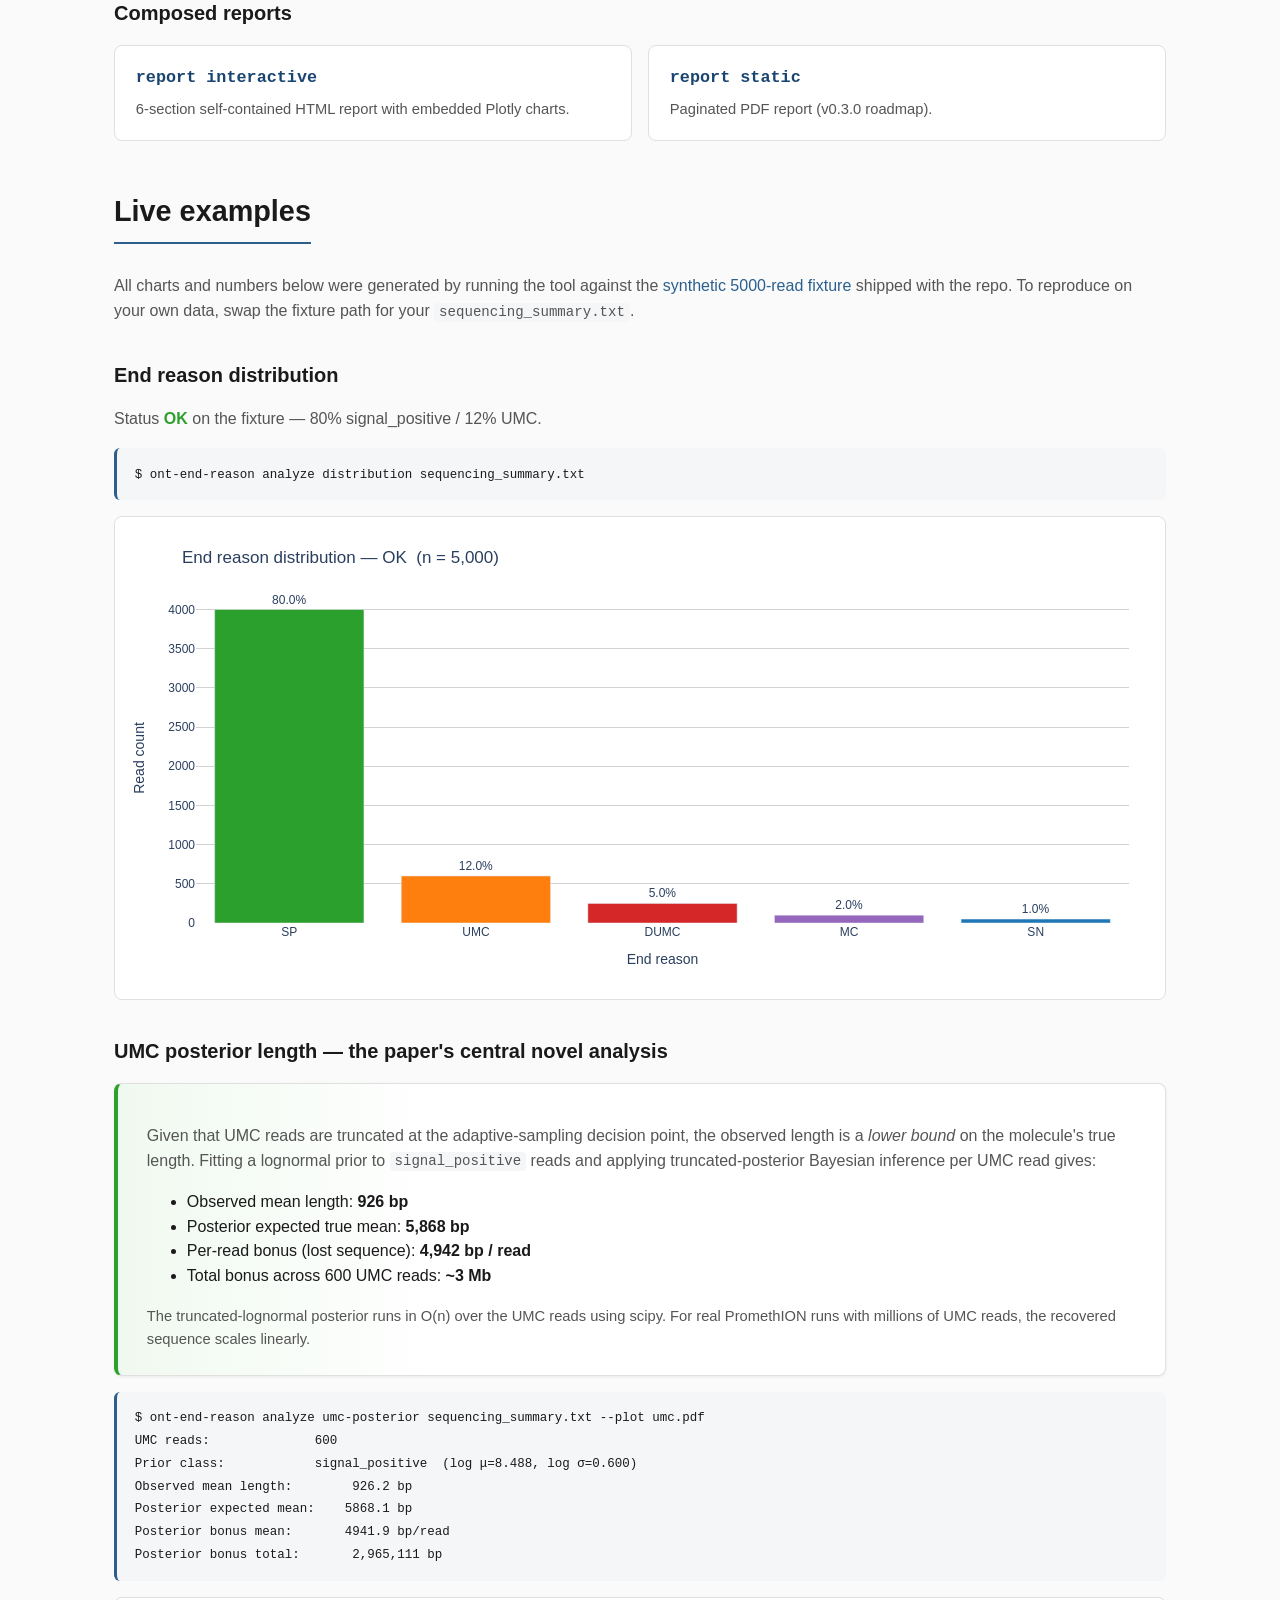
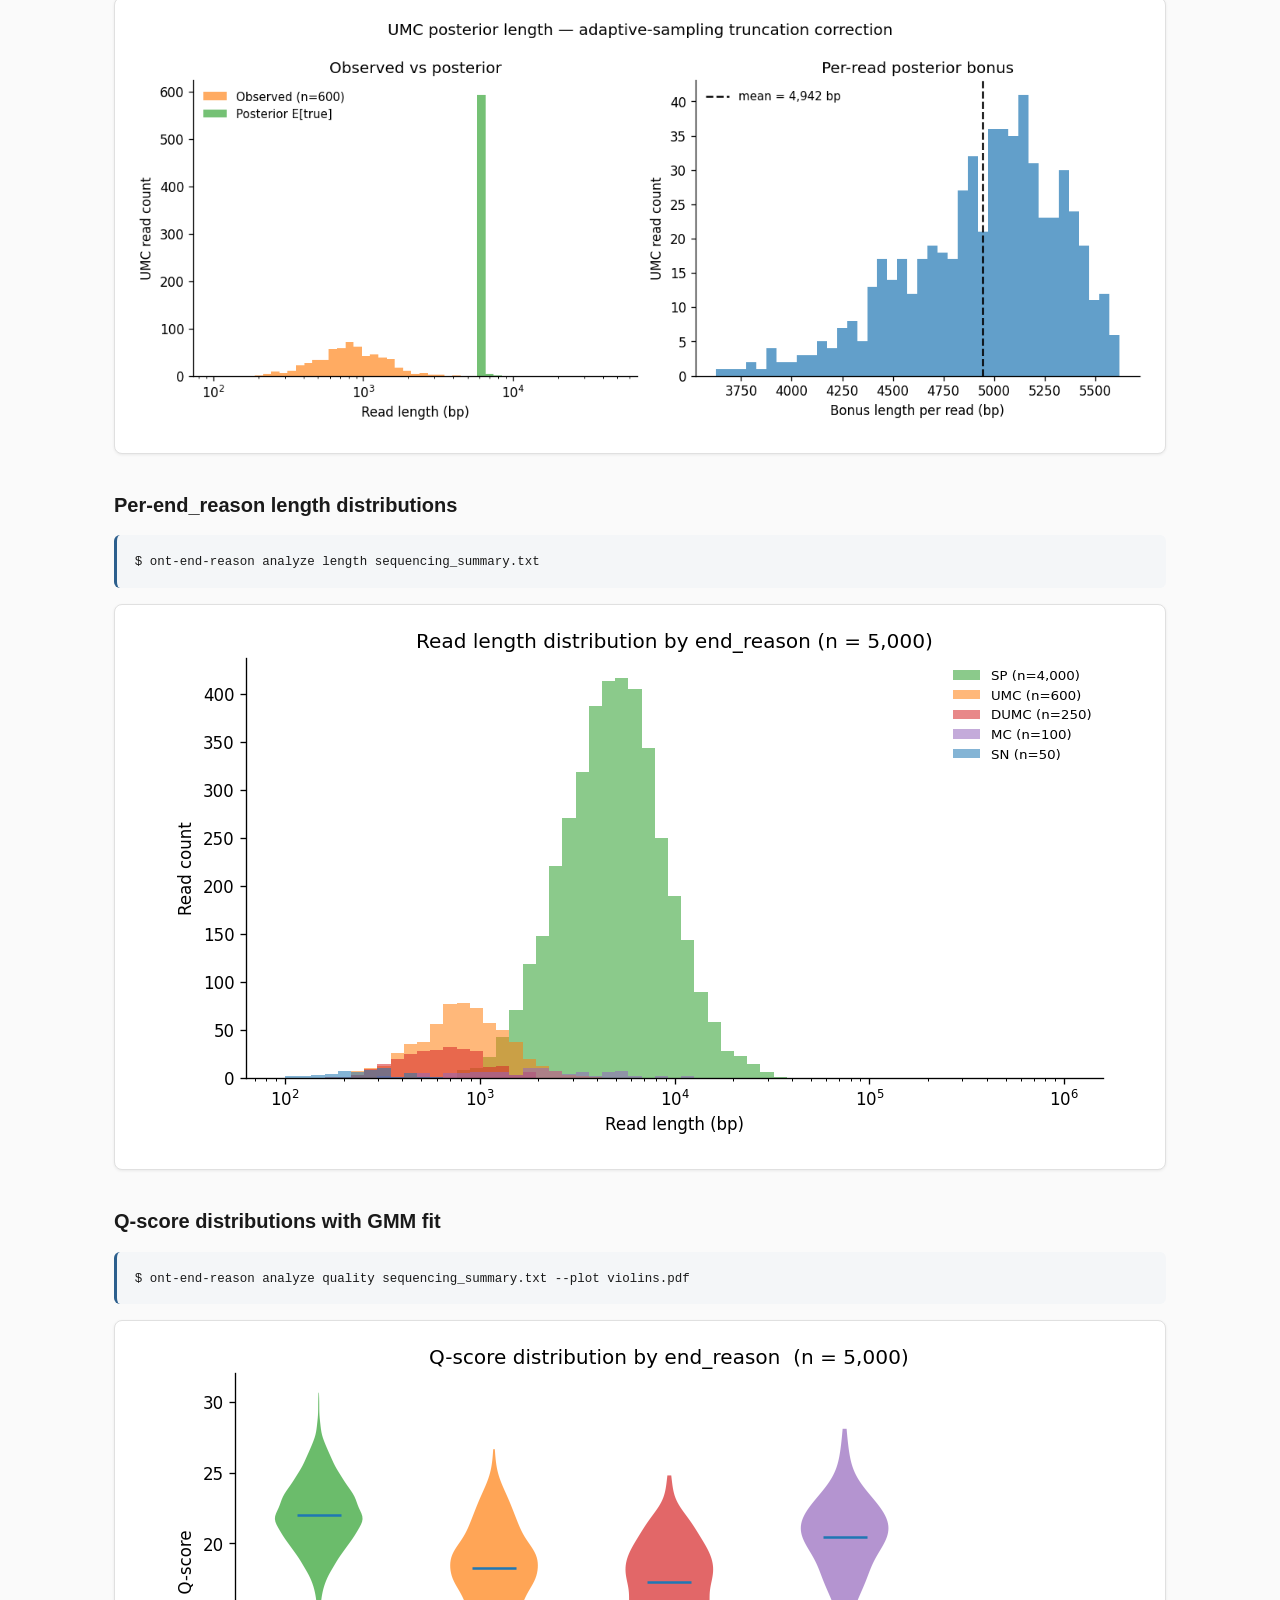
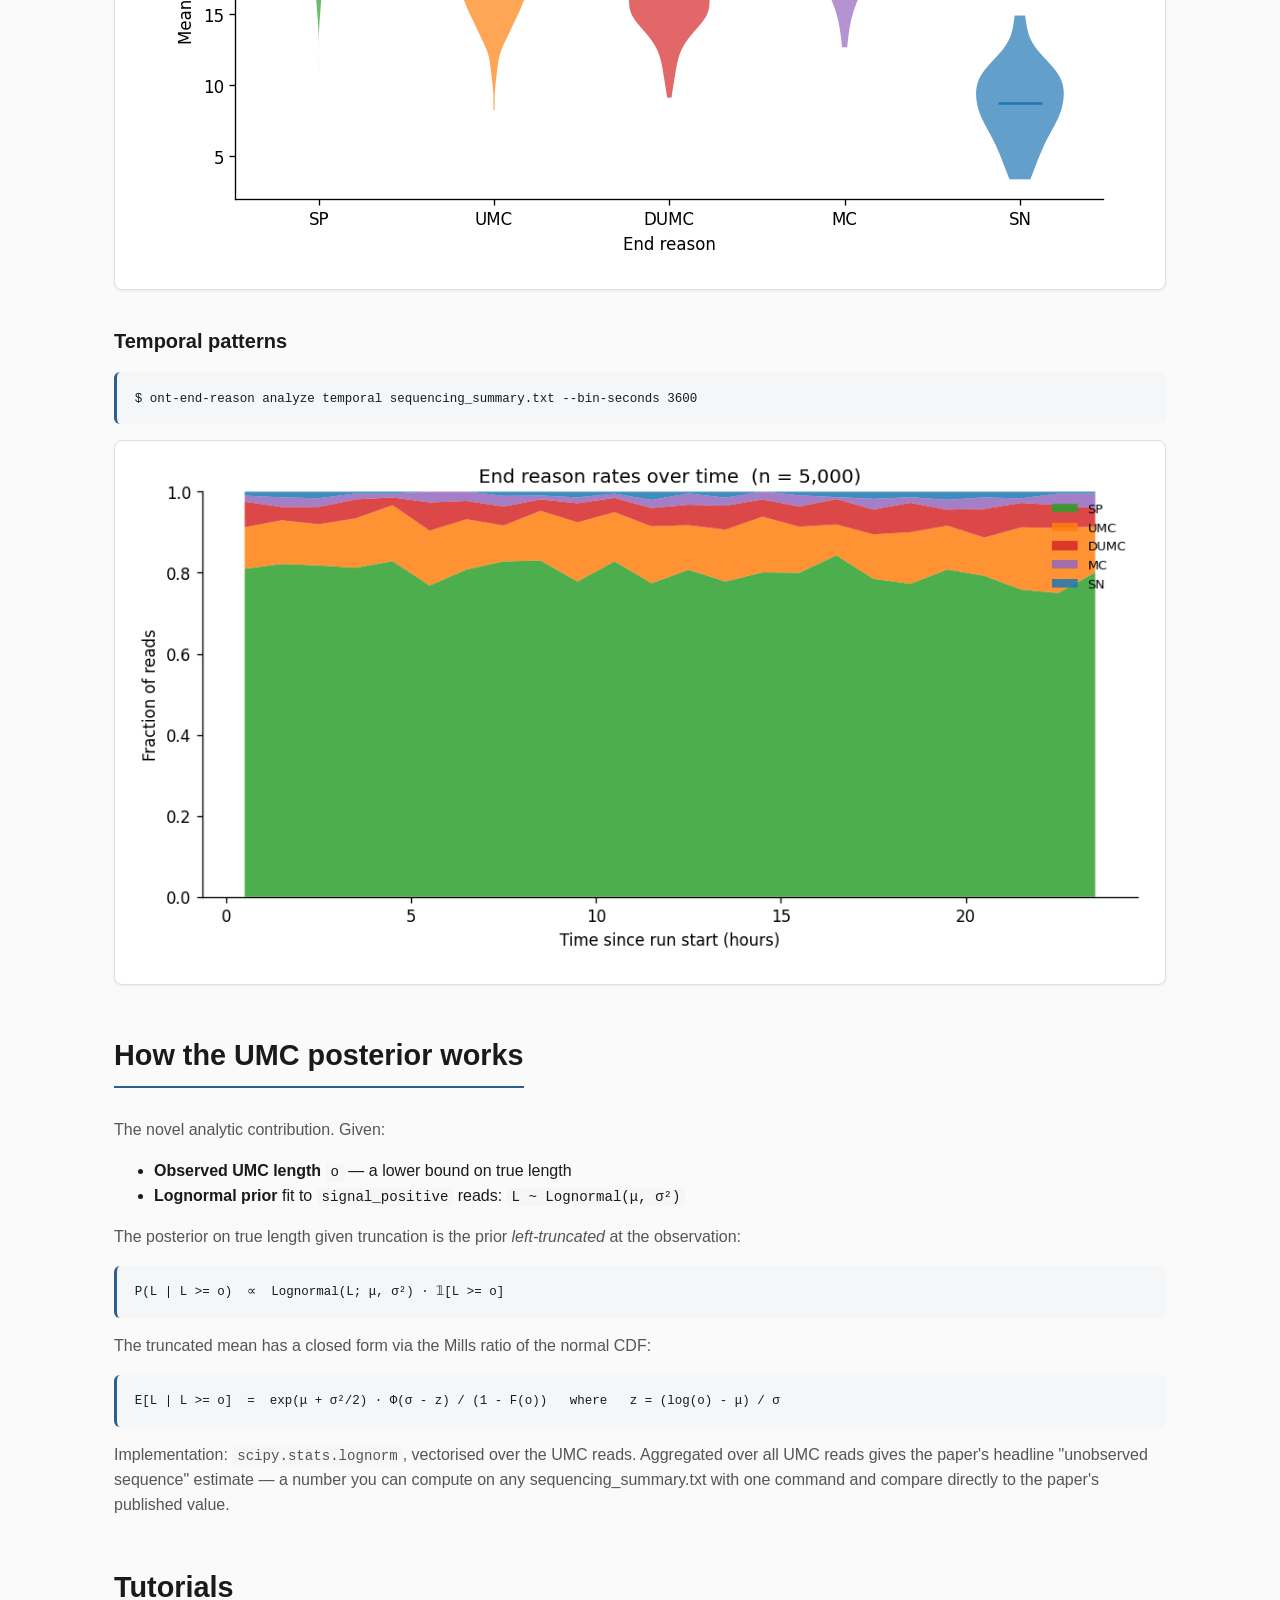
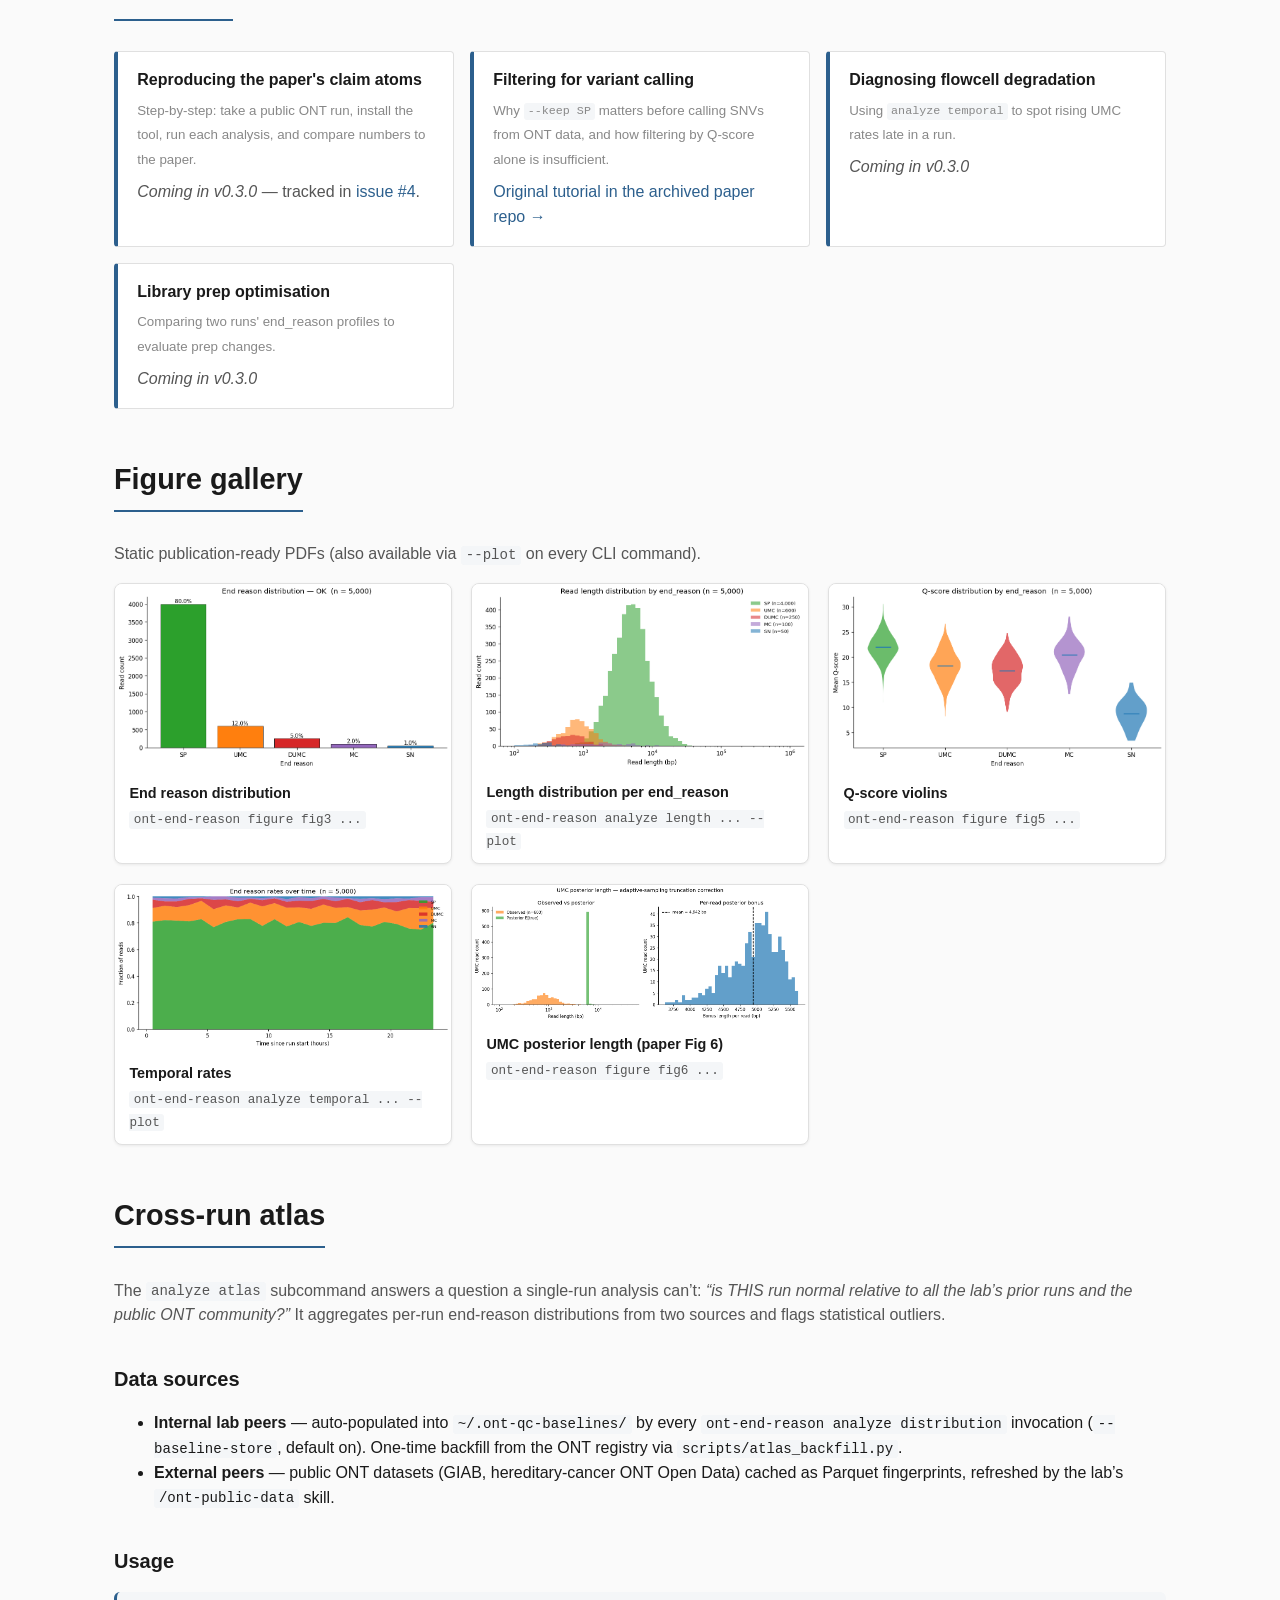
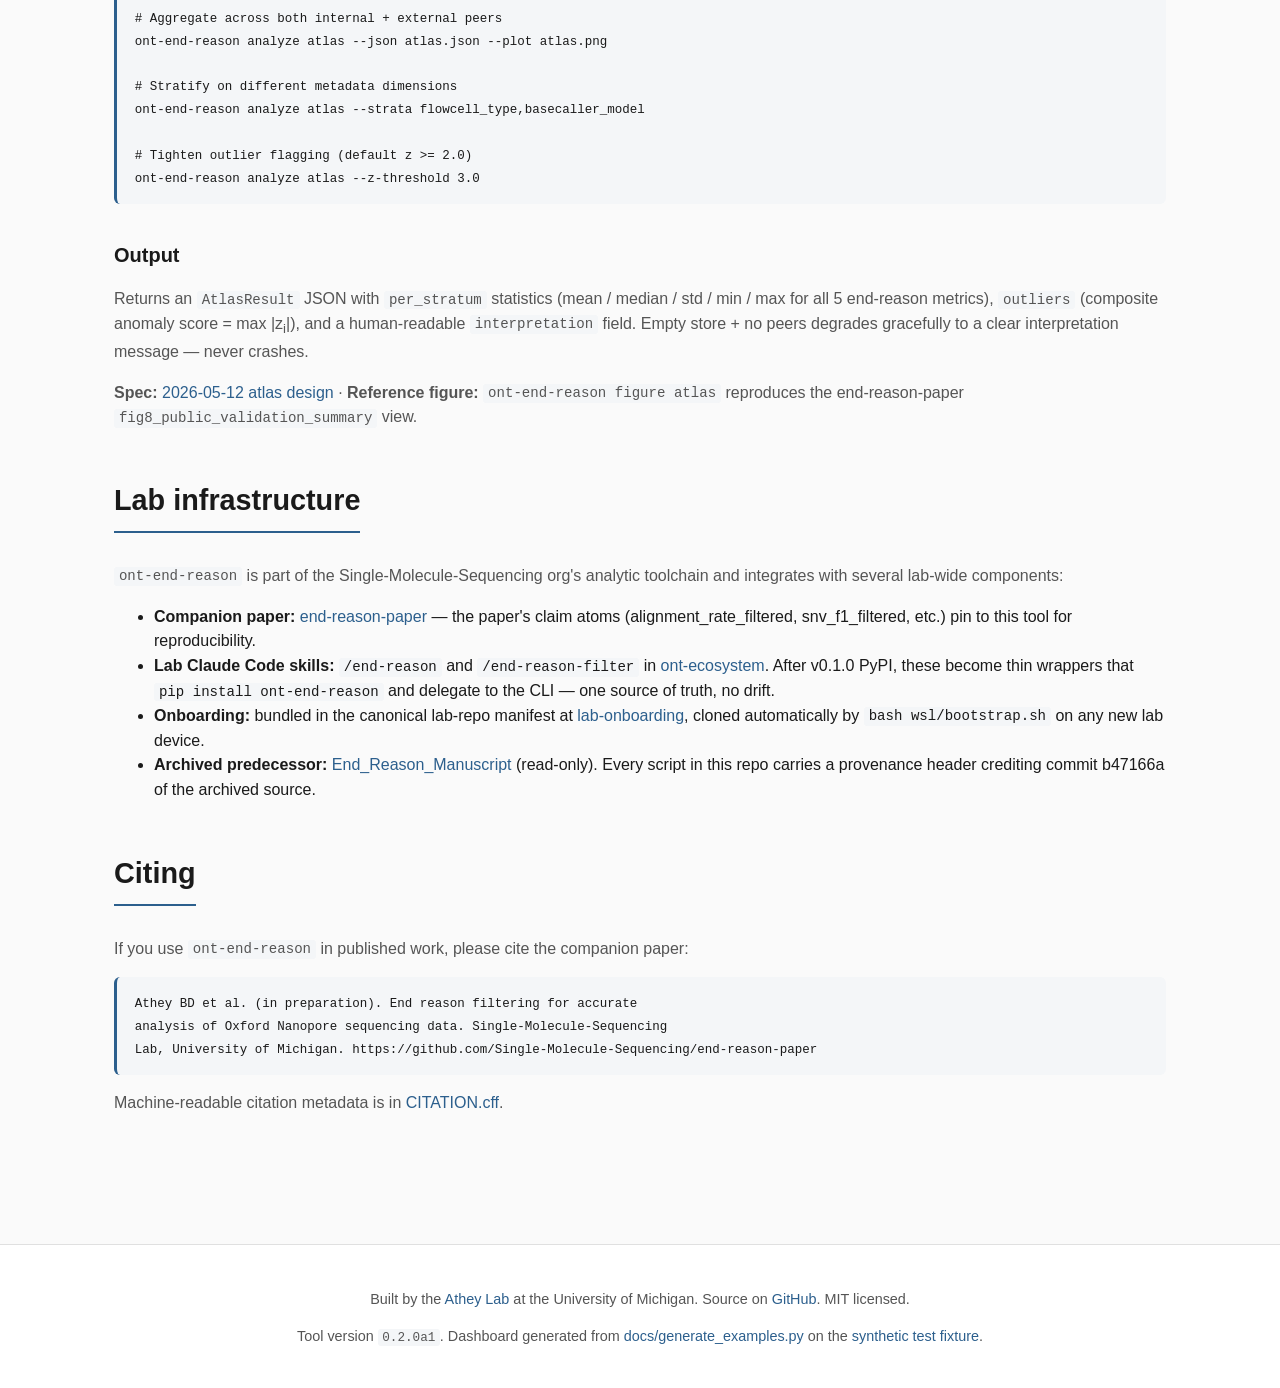
==== commit 9c1aa614: "docs+scripts: atlas README section + dashboard page + backfill (Phase 6 of 7)   - README.md gets a n" ====
--- a/docs/index.html
+++ b/docs/index.html
@@ -22,6 +22,7 @@
     <a href="#install" class="secondary">📦 Install</a>
     <a href="#examples" class="secondary">🚀 Examples</a>
     <a href="#how-it-works" class="secondary">🔬 How it works</a>
+    <a href="#atlas" class="secondary">🗺️ Atlas</a>
   </div>
 </header>
 
@@ -331,6 +332,61 @@
         <code>ont-end-reason figure fig6 ...</code></div>
     </div>
   </div>
+</section>
+
+<section id="atlas">
+  <h2>Cross-run atlas</h2>
+  <p>
+    The <code>analyze atlas</code> subcommand answers a question a single-run
+    analysis can&rsquo;t: <em>&ldquo;is THIS run normal relative to all the
+    lab&rsquo;s prior runs and the public ONT community?&rdquo;</em> It
+    aggregates per-run end-reason distributions from two sources and flags
+    statistical outliers.
+  </p>
+
+  <h3>Data sources</h3>
+  <ul>
+    <li>
+      <strong>Internal lab peers</strong> &mdash; auto-populated into
+      <code>~/.ont-qc-baselines/</code> by every
+      <code>ont-end-reason analyze distribution</code> invocation
+      (<code>--baseline-store</code>, default on). One-time backfill from the
+      ONT registry via <code>scripts/atlas_backfill.py</code>.
+    </li>
+    <li>
+      <strong>External peers</strong> &mdash; public ONT datasets (GIAB,
+      hereditary-cancer ONT Open Data) cached as Parquet fingerprints,
+      refreshed by the lab&rsquo;s <code>/ont-public-data</code> skill.
+    </li>
+  </ul>
+
+  <h3>Usage</h3>
+  <pre><code># Aggregate across both internal + external peers
+ont-end-reason analyze atlas --json atlas.json --plot atlas.png
+
+# Stratify on different metadata dimensions
+ont-end-reason analyze atlas --strata flowcell_type,basecaller_model
+
+# Tighten outlier flagging (default z &gt;= 2.0)
+ont-end-reason analyze atlas --z-threshold 3.0</code></pre>
+
+  <h3>Output</h3>
+  <p>
+    Returns an <code>AtlasResult</code> JSON with <code>per_stratum</code>
+    statistics (mean / median / std / min / max for all 5 end-reason metrics),
+    <code>outliers</code> (composite anomaly score = max
+    |z<sub>i</sub>|), and a human-readable <code>interpretation</code> field.
+    Empty store + no peers degrades gracefully to a clear interpretation
+    message &mdash; never crashes.
+  </p>
+
+  <p>
+    <strong>Spec:</strong>
+    <a href="https://github.com/Single-Molecule-Sequencing/ont-end-reason/blob/main/docs/superpowers/specs/2026-05-12-end-reason-atlas-design.md">2026-05-12 atlas design</a>
+    &middot; <strong>Reference figure:</strong>
+    <code>ont-end-reason figure atlas</code> reproduces the
+    end-reason-paper <code>fig8_public_validation_summary</code> view.
+  </p>
 </section>
 
 <section id="integration">
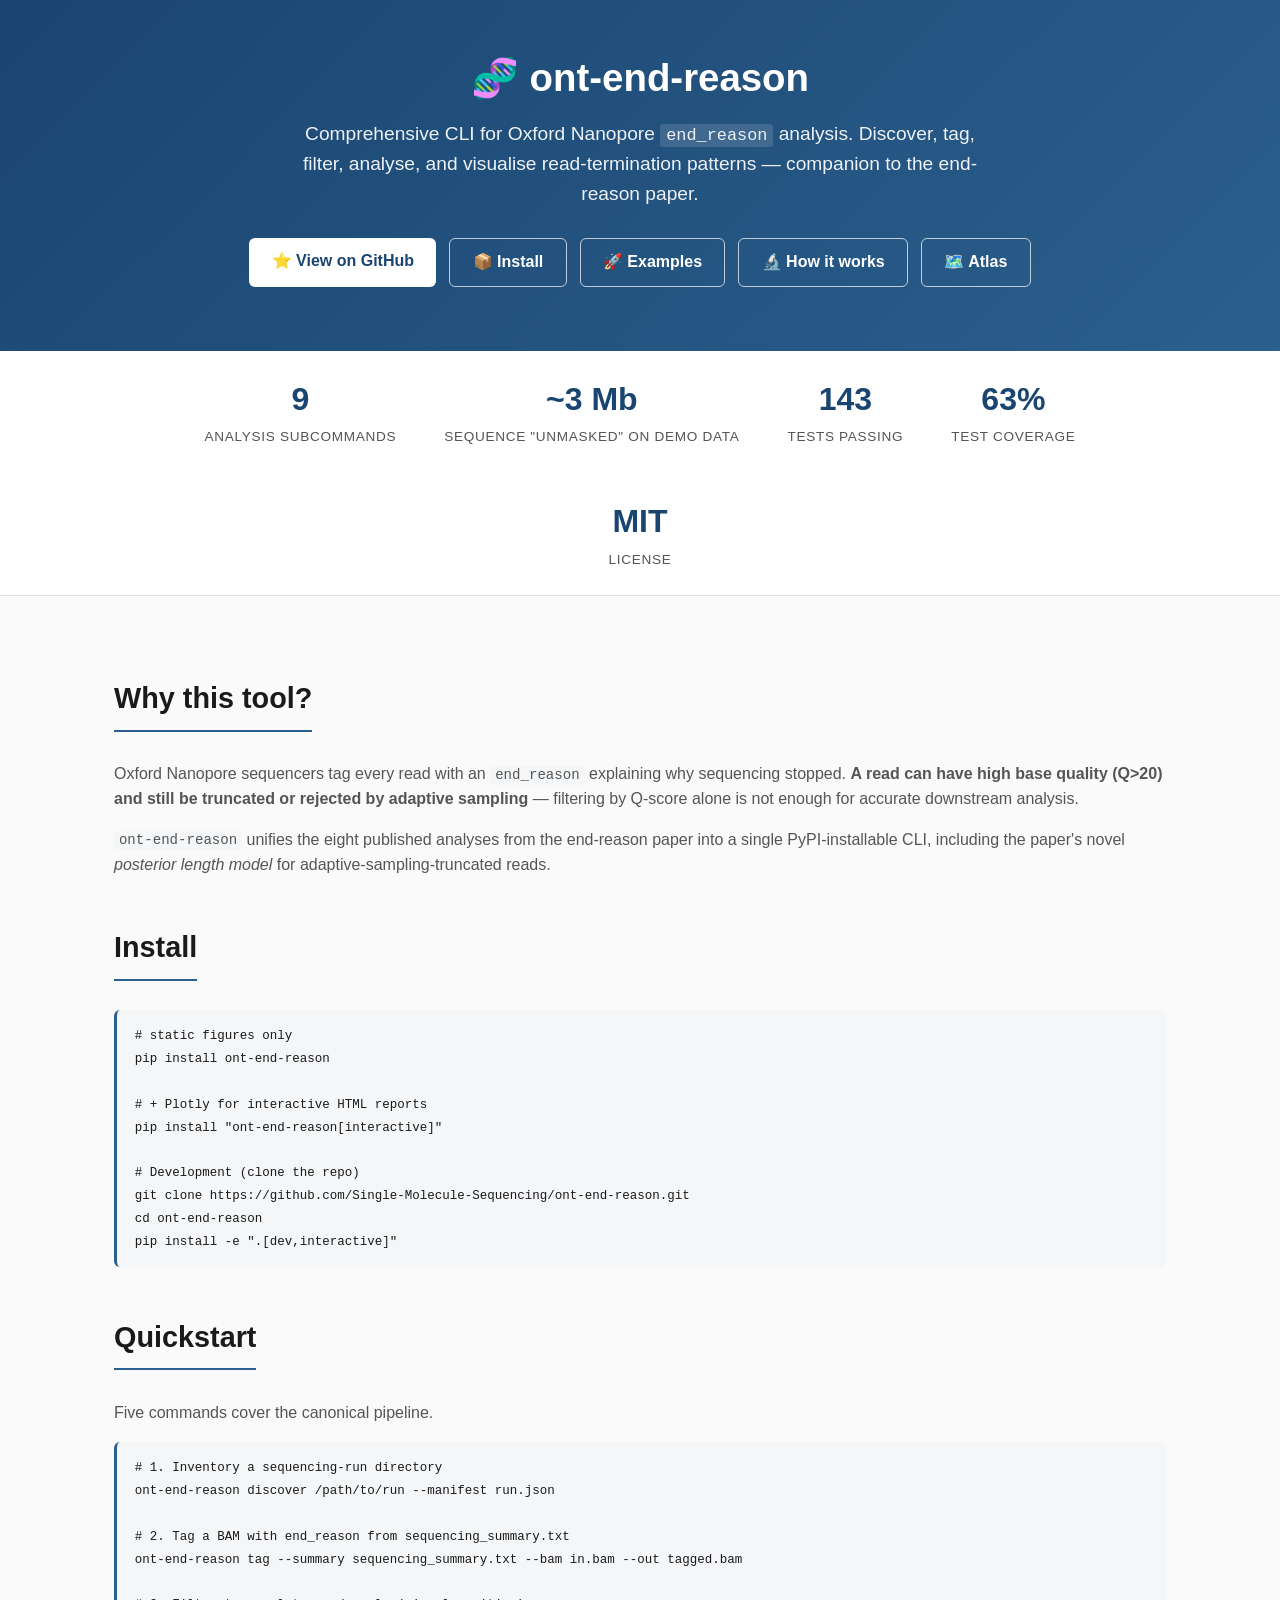
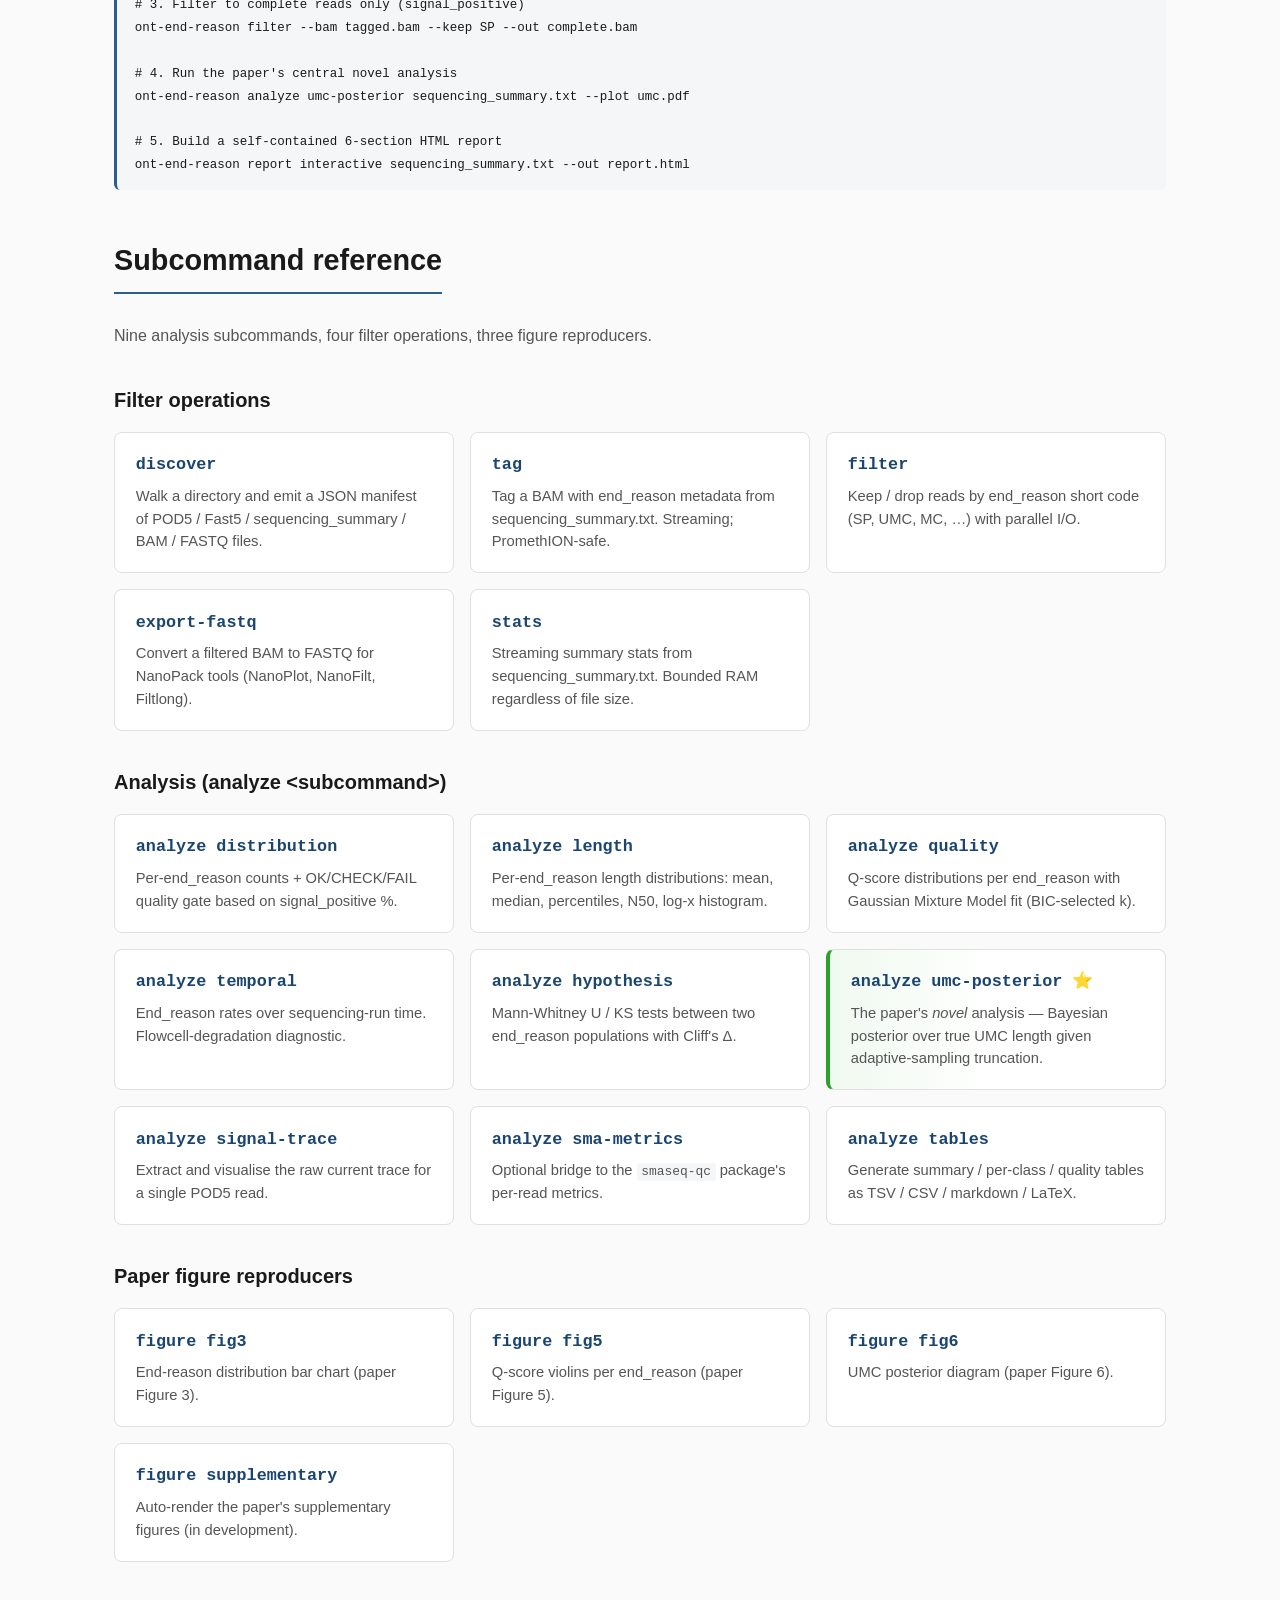
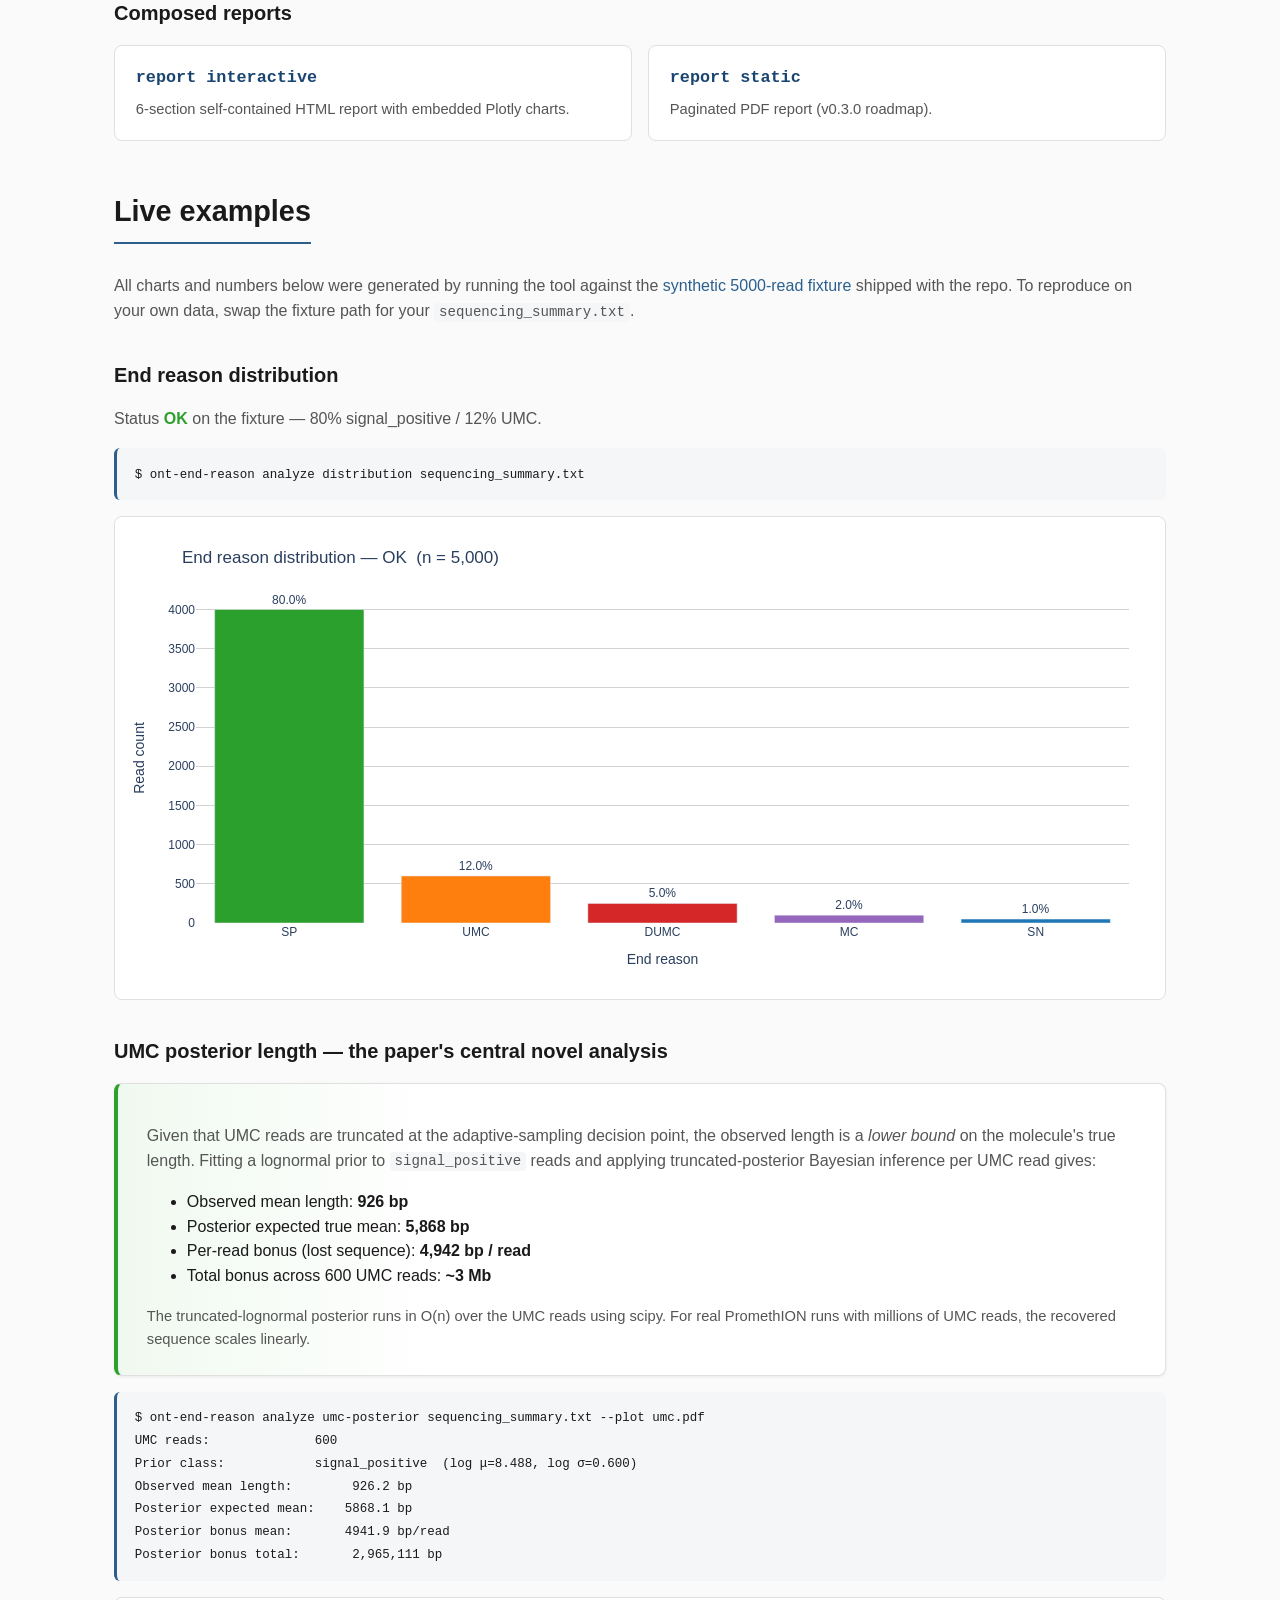
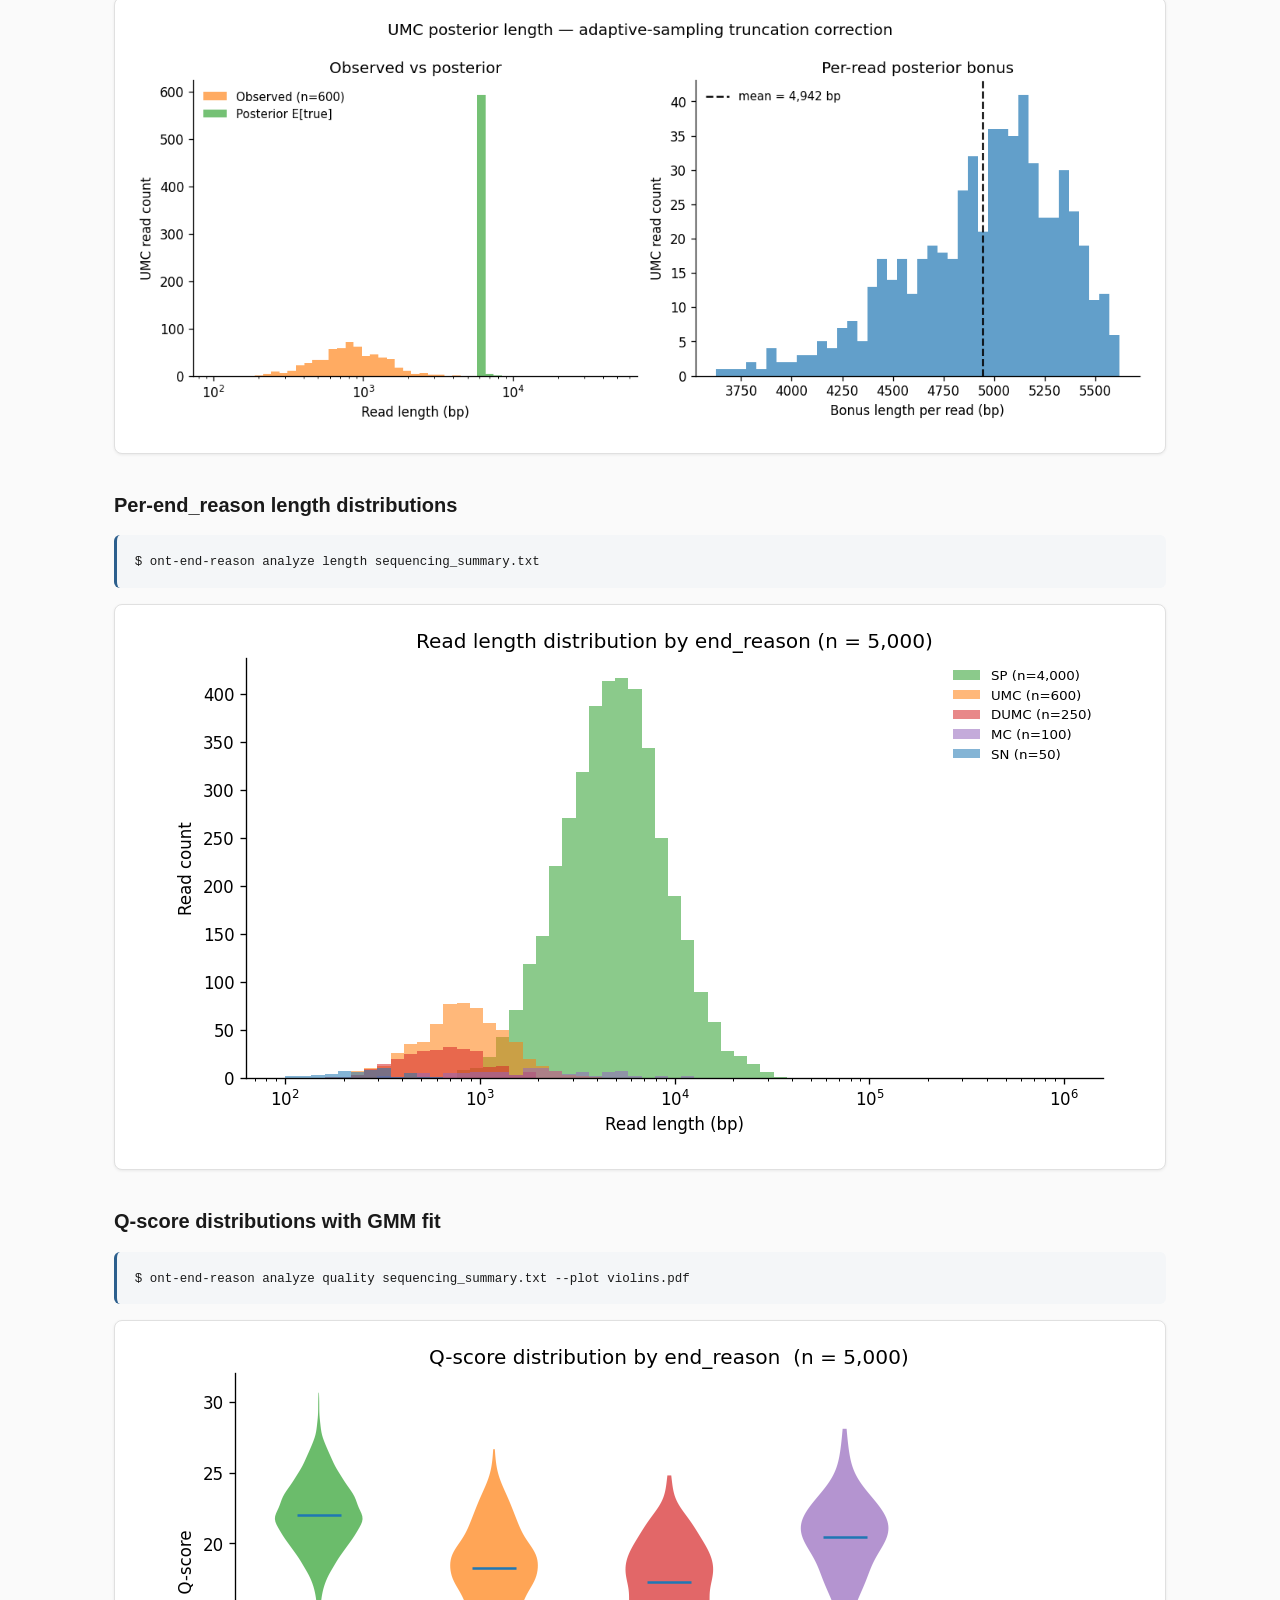
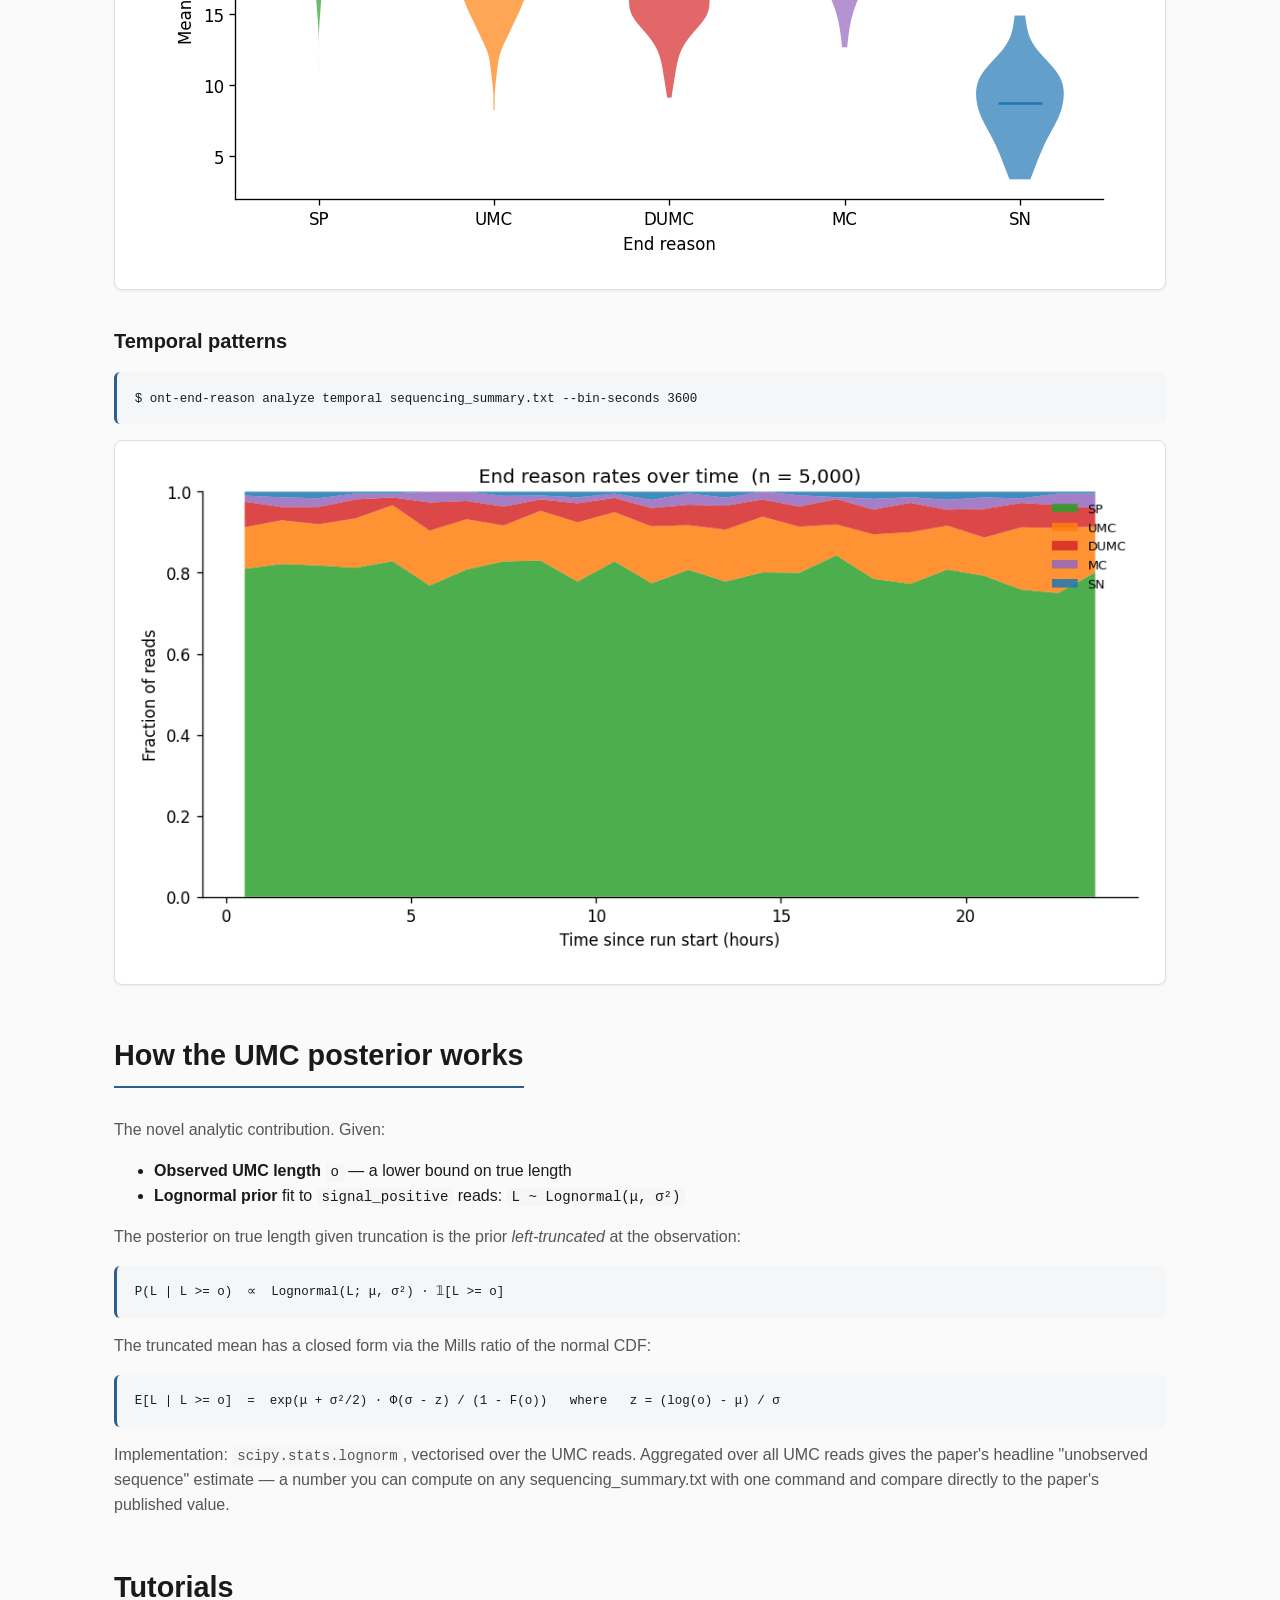
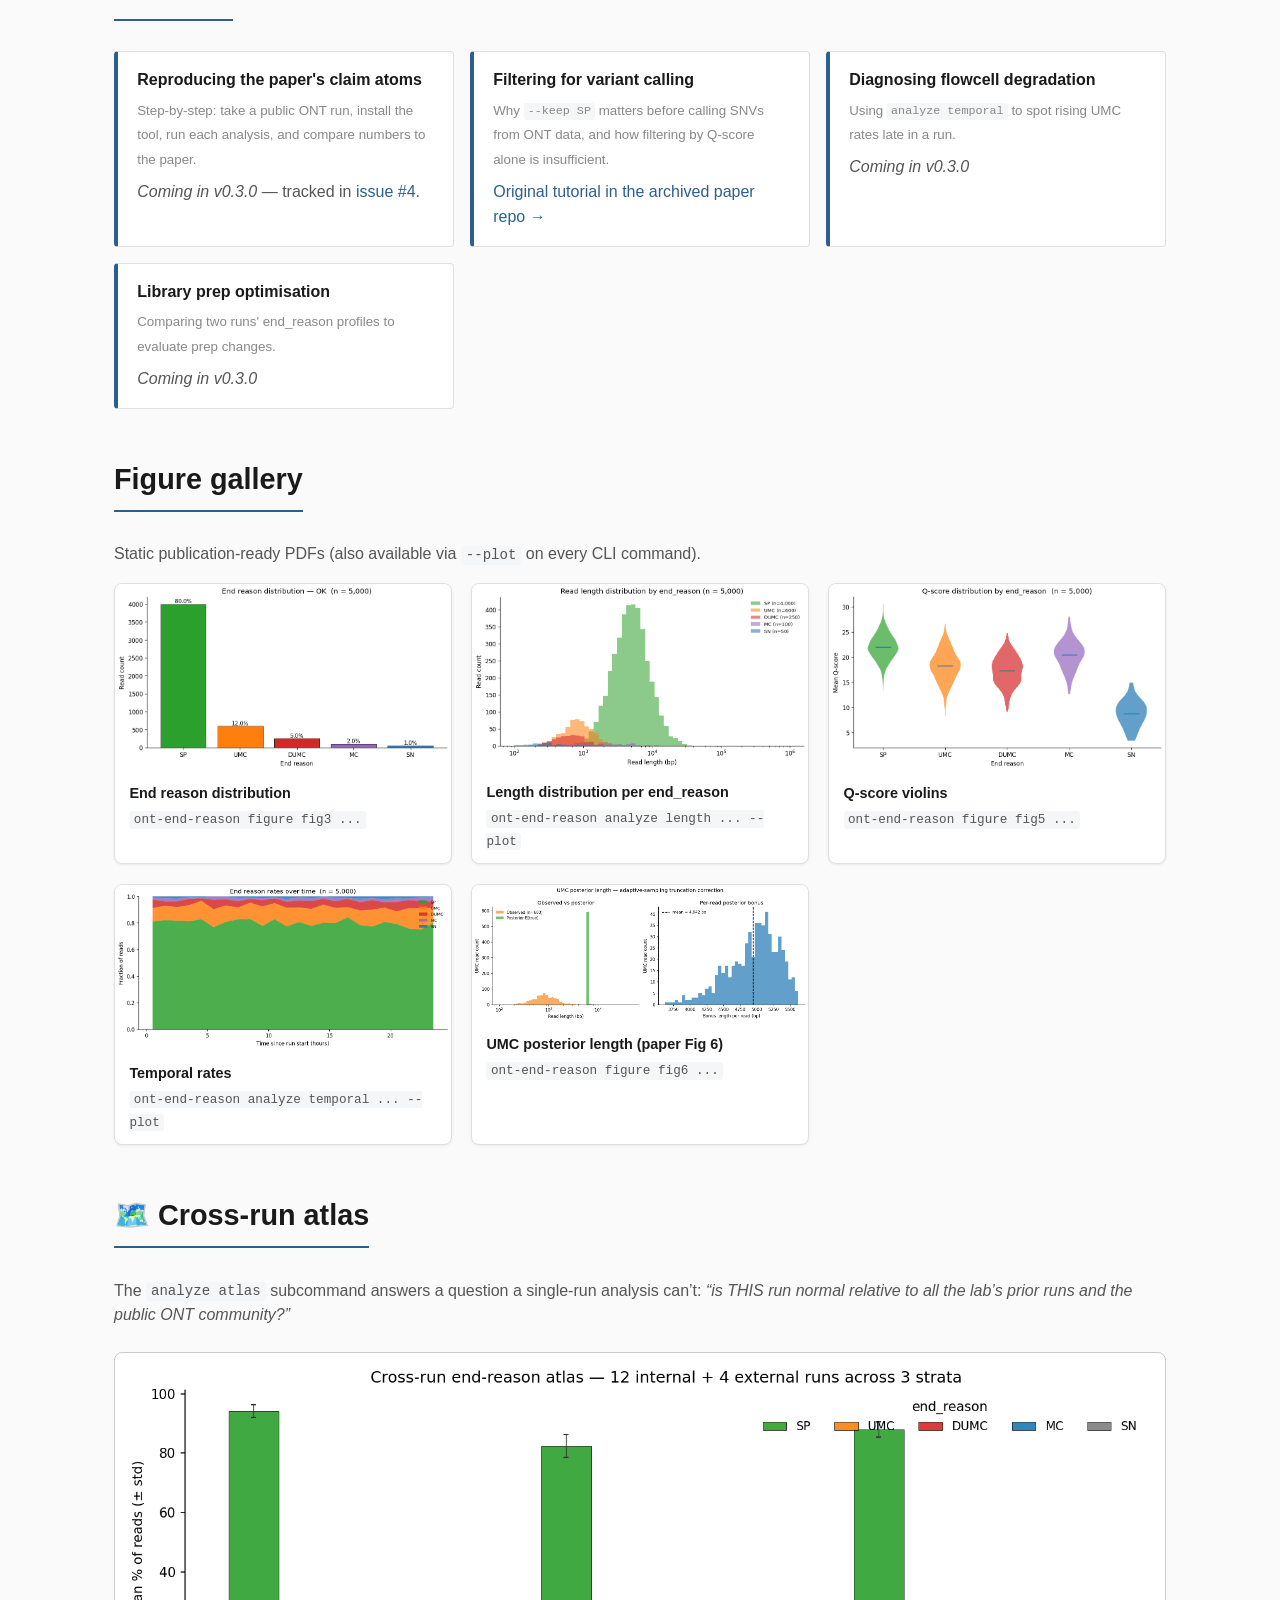
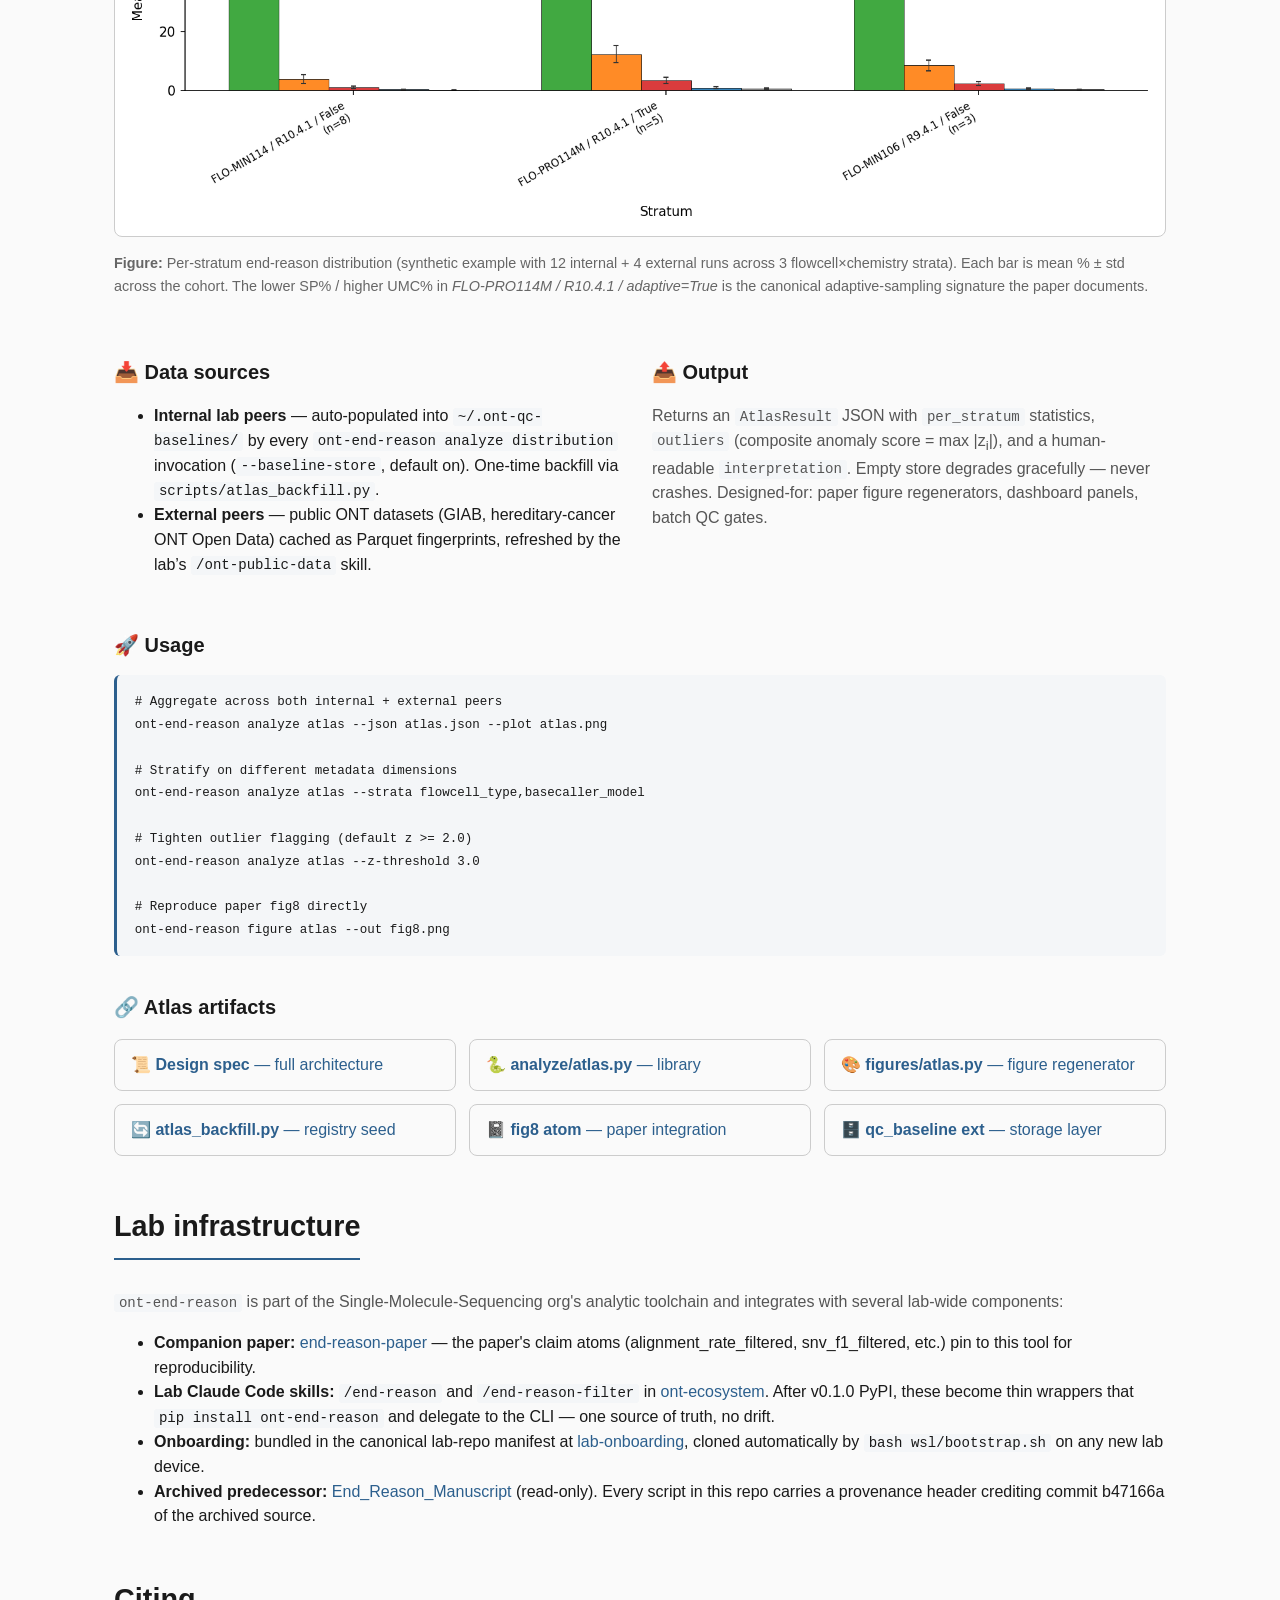
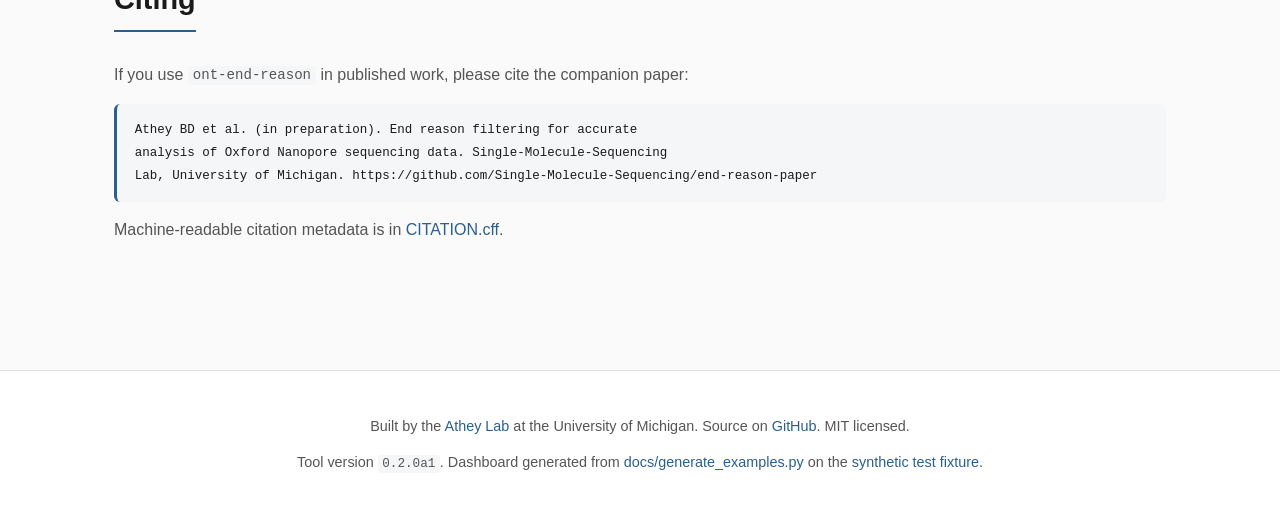
==== commit 9ba77b17: "docs(dashboard): upgrade atlas section — embedded figure + artifact cards Reformat the atlas section" ====
--- a/docs/index.html
+++ b/docs/index.html
@@ -335,32 +335,57 @@
 </section>
 
 <section id="atlas">
-  <h2>Cross-run atlas</h2>
-  <p>
+  <h2>🗺️ Cross-run atlas</h2>
+  <p class="lead">
     The <code>analyze atlas</code> subcommand answers a question a single-run
     analysis can&rsquo;t: <em>&ldquo;is THIS run normal relative to all the
-    lab&rsquo;s prior runs and the public ONT community?&rdquo;</em> It
-    aggregates per-run end-reason distributions from two sources and flags
-    statistical outliers.
-  </p>
-
-  <h3>Data sources</h3>
-  <ul>
-    <li>
-      <strong>Internal lab peers</strong> &mdash; auto-populated into
-      <code>~/.ont-qc-baselines/</code> by every
-      <code>ont-end-reason analyze distribution</code> invocation
-      (<code>--baseline-store</code>, default on). One-time backfill from the
-      ONT registry via <code>scripts/atlas_backfill.py</code>.
-    </li>
-    <li>
-      <strong>External peers</strong> &mdash; public ONT datasets (GIAB,
-      hereditary-cancer ONT Open Data) cached as Parquet fingerprints,
-      refreshed by the lab&rsquo;s <code>/ont-public-data</code> skill.
-    </li>
-  </ul>
-
-  <h3>Usage</h3>
+    lab&rsquo;s prior runs and the public ONT community?&rdquo;</em>
+  </p>
+
+  <figure style="margin: 1.5rem 0;">
+    <img src="examples/charts/atlas.png"
+         alt="Example atlas output: per-stratum end-reason fractions across 12 internal + 4 external runs"
+         style="width: 100%; max-width: 1100px; border: 1px solid var(--muted-border-color, #ccc); border-radius: 8px; padding: 8px; background: #fff;" />
+    <figcaption style="font-size: 0.9em; color: var(--muted-color, #666); margin-top: 0.5rem;">
+      <strong>Figure:</strong> Per-stratum end-reason distribution (synthetic example with
+      12 internal + 4 external runs across 3 flowcell&times;chemistry strata).
+      Each bar is mean&nbsp;%&nbsp;&plusmn;&nbsp;std across the cohort.
+      The lower SP% / higher UMC% in <em>FLO-PRO114M / R10.4.1 / adaptive=True</em>
+      is the canonical adaptive-sampling signature the paper documents.
+    </figcaption>
+  </figure>
+
+  <div style="display: grid; grid-template-columns: 1fr 1fr; gap: 1.5rem; margin: 1.5rem 0;">
+    <div>
+      <h3>📥 Data sources</h3>
+      <ul>
+        <li>
+          <strong>Internal lab peers</strong> &mdash; auto-populated into
+          <code>~/.ont-qc-baselines/</code> by every
+          <code>ont-end-reason analyze distribution</code> invocation
+          (<code>--baseline-store</code>, default on).
+          One-time backfill via <code>scripts/atlas_backfill.py</code>.
+        </li>
+        <li>
+          <strong>External peers</strong> &mdash; public ONT datasets (GIAB,
+          hereditary-cancer ONT Open Data) cached as Parquet fingerprints,
+          refreshed by the lab&rsquo;s <code>/ont-public-data</code> skill.
+        </li>
+      </ul>
+    </div>
+    <div>
+      <h3>📤 Output</h3>
+      <p>
+        Returns an <code>AtlasResult</code> JSON with <code>per_stratum</code>
+        statistics, <code>outliers</code> (composite anomaly score = max
+        |z<sub>i</sub>|), and a human-readable <code>interpretation</code>.
+        Empty store degrades gracefully &mdash; never crashes.
+        Designed-for: paper figure regenerators, dashboard panels, batch QC gates.
+      </p>
+    </div>
+  </div>
+
+  <h3>🚀 Usage</h3>
   <pre><code># Aggregate across both internal + external peers
 ont-end-reason analyze atlas --json atlas.json --plot atlas.png
 
@@ -368,25 +393,38 @@
 ont-end-reason analyze atlas --strata flowcell_type,basecaller_model
 
 # Tighten outlier flagging (default z &gt;= 2.0)
-ont-end-reason analyze atlas --z-threshold 3.0</code></pre>
-
-  <h3>Output</h3>
-  <p>
-    Returns an <code>AtlasResult</code> JSON with <code>per_stratum</code>
-    statistics (mean / median / std / min / max for all 5 end-reason metrics),
-    <code>outliers</code> (composite anomaly score = max
-    |z<sub>i</sub>|), and a human-readable <code>interpretation</code> field.
-    Empty store + no peers degrades gracefully to a clear interpretation
-    message &mdash; never crashes.
-  </p>
-
-  <p>
-    <strong>Spec:</strong>
-    <a href="https://github.com/Single-Molecule-Sequencing/ont-end-reason/blob/main/docs/superpowers/specs/2026-05-12-end-reason-atlas-design.md">2026-05-12 atlas design</a>
-    &middot; <strong>Reference figure:</strong>
-    <code>ont-end-reason figure atlas</code> reproduces the
-    end-reason-paper <code>fig8_public_validation_summary</code> view.
-  </p>
+ont-end-reason analyze atlas --z-threshold 3.0
+
+# Reproduce paper fig8 directly
+ont-end-reason figure atlas --out fig8.png</code></pre>
+
+  <h3>🔗 Atlas artifacts</h3>
+  <div style="display: grid; grid-template-columns: repeat(auto-fit, minmax(260px, 1fr)); gap: 0.8rem; margin: 1rem 0;">
+    <a href="https://github.com/Single-Molecule-Sequencing/ont-end-reason/blob/main/docs/superpowers/specs/2026-05-12-end-reason-atlas-design.md"
+       style="display: block; padding: 0.8rem 1rem; border: 1px solid var(--muted-border-color, #ccc); border-radius: 8px; text-decoration: none;">
+      📜 <strong>Design spec</strong> &mdash; full architecture
+    </a>
+    <a href="https://github.com/Single-Molecule-Sequencing/ont-end-reason/blob/main/src/ont_end_reason/analyze/atlas.py"
+       style="display: block; padding: 0.8rem 1rem; border: 1px solid var(--muted-border-color, #ccc); border-radius: 8px; text-decoration: none;">
+      🐍 <strong>analyze/atlas.py</strong> &mdash; library
+    </a>
+    <a href="https://github.com/Single-Molecule-Sequencing/ont-end-reason/blob/main/src/ont_end_reason/figures/atlas.py"
+       style="display: block; padding: 0.8rem 1rem; border: 1px solid var(--muted-border-color, #ccc); border-radius: 8px; text-decoration: none;">
+      🎨 <strong>figures/atlas.py</strong> &mdash; figure regenerator
+    </a>
+    <a href="https://github.com/Single-Molecule-Sequencing/ont-end-reason/blob/main/scripts/atlas_backfill.py"
+       style="display: block; padding: 0.8rem 1rem; border: 1px solid var(--muted-border-color, #ccc); border-radius: 8px; text-decoration: none;">
+      🔄 <strong>atlas_backfill.py</strong> &mdash; registry seed
+    </a>
+    <a href="https://github.com/Single-Molecule-Sequencing/end-reason-paper/blob/main/atoms/figures/fig8_public_validation_summary.fig.yaml"
+       style="display: block; padding: 0.8rem 1rem; border: 1px solid var(--muted-border-color, #ccc); border-radius: 8px; text-decoration: none;">
+      📓 <strong>fig8 atom</strong> &mdash; paper integration
+    </a>
+    <a href="https://github.com/Single-Molecule-Sequencing/ont-end-reason/blob/main/lib/qc_baseline_atlas_helpers"
+       style="display: block; padding: 0.8rem 1rem; border: 1px solid var(--muted-border-color, #ccc); border-radius: 8px; text-decoration: none;">
+      🗄️ <strong>qc_baseline ext</strong> &mdash; storage layer
+    </a>
+  </div>
 </section>
 
 <section id="integration">
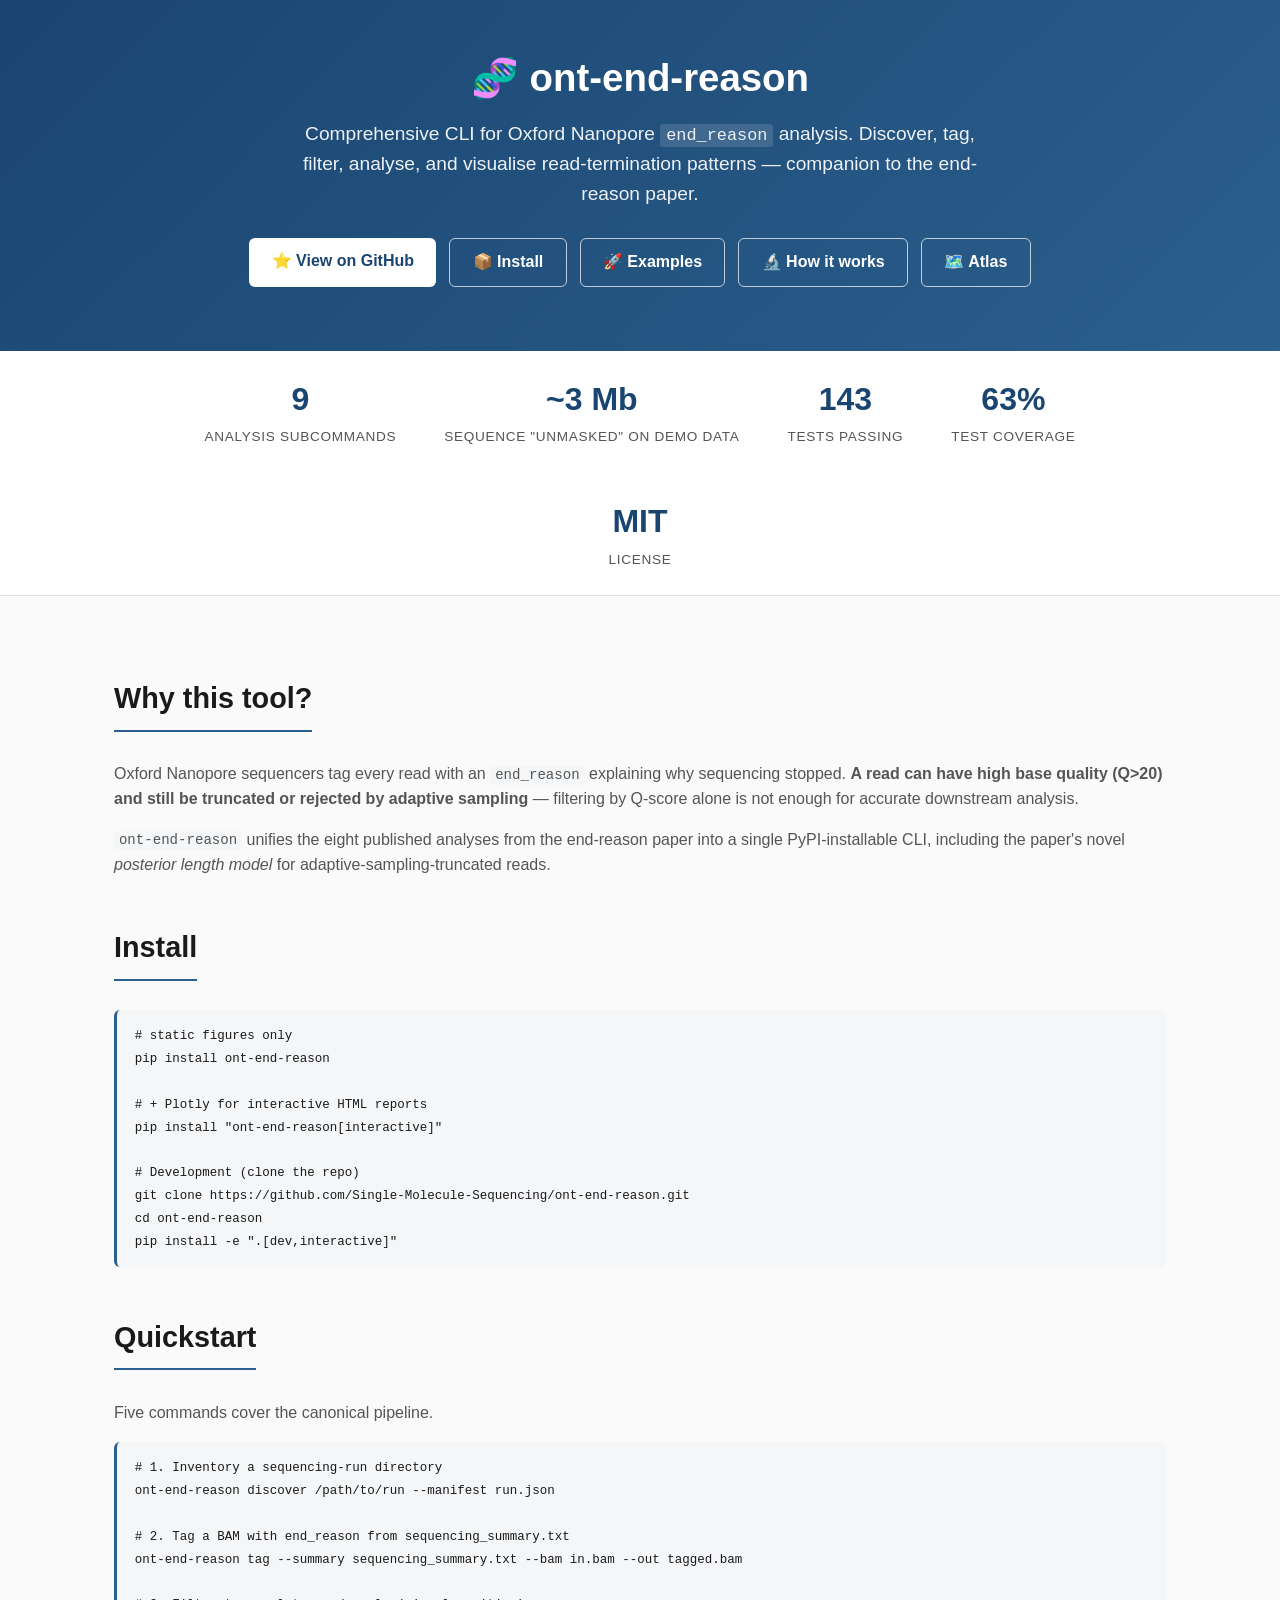
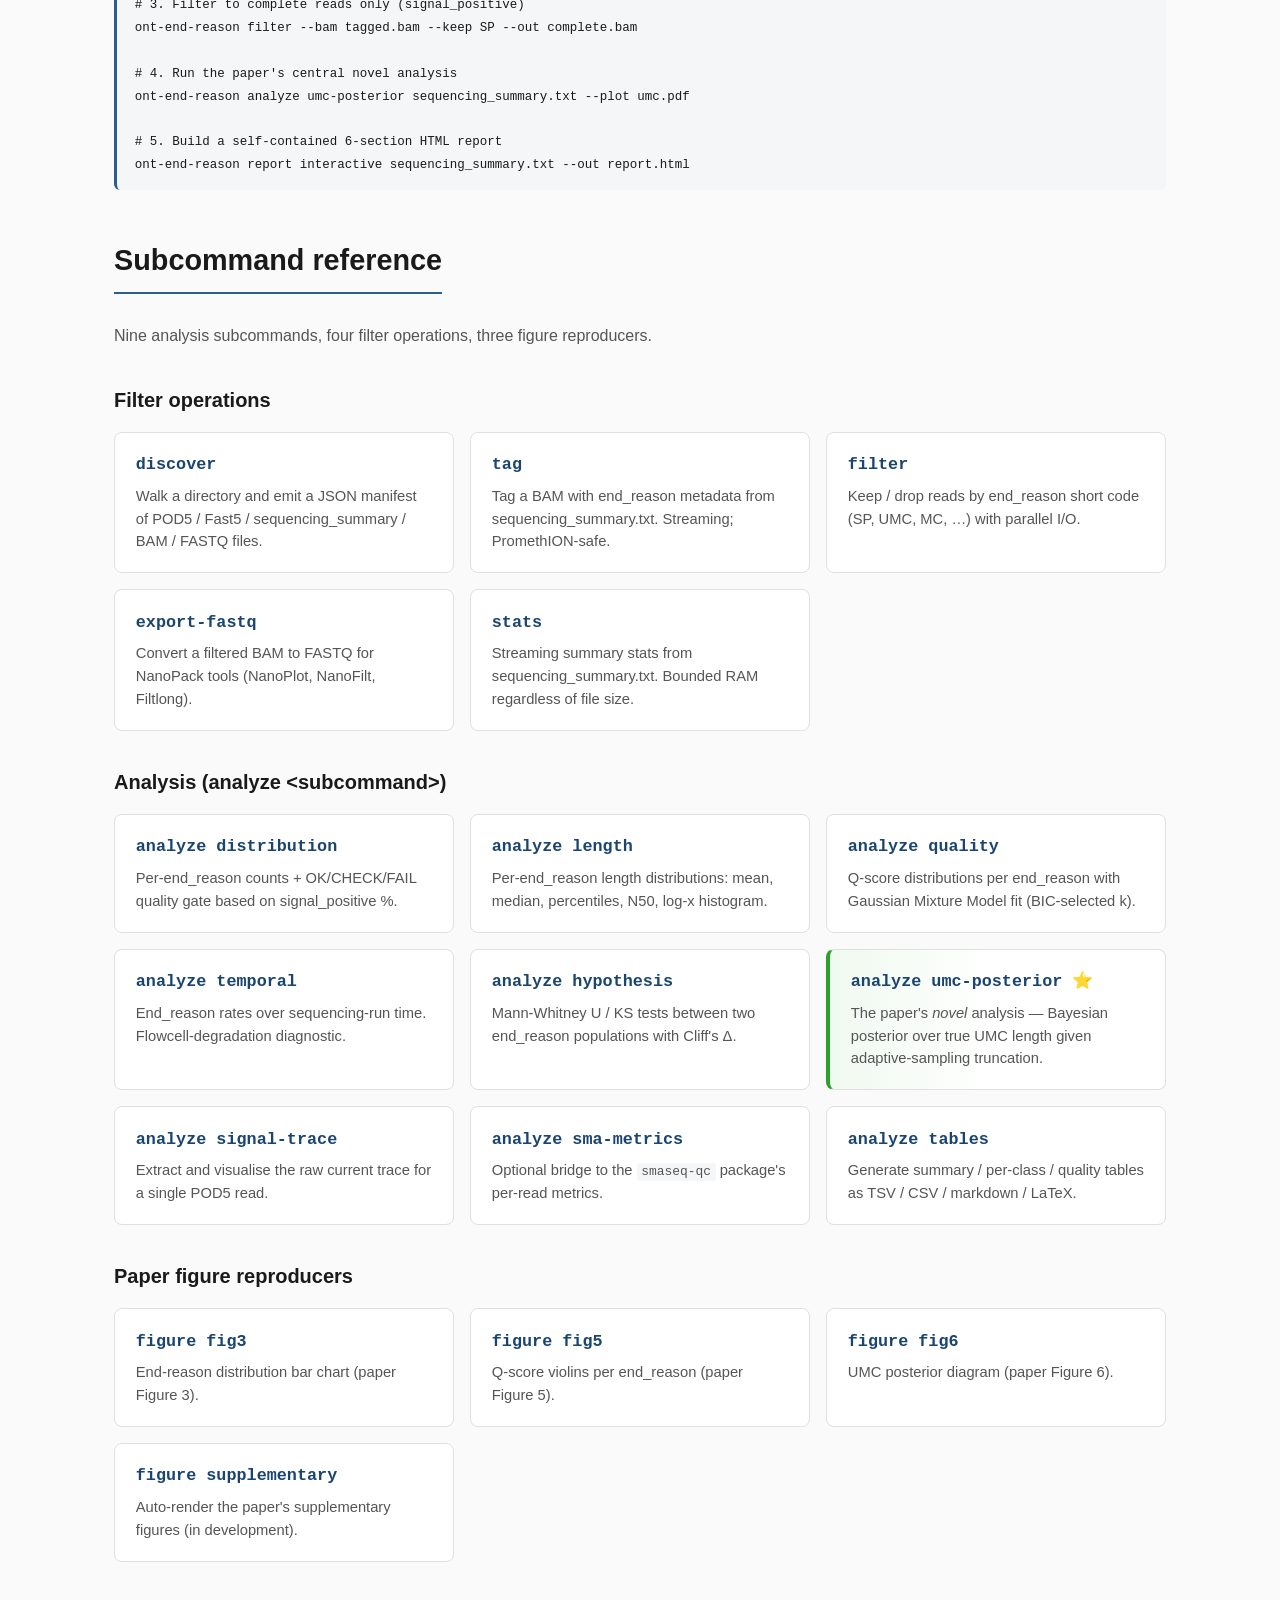
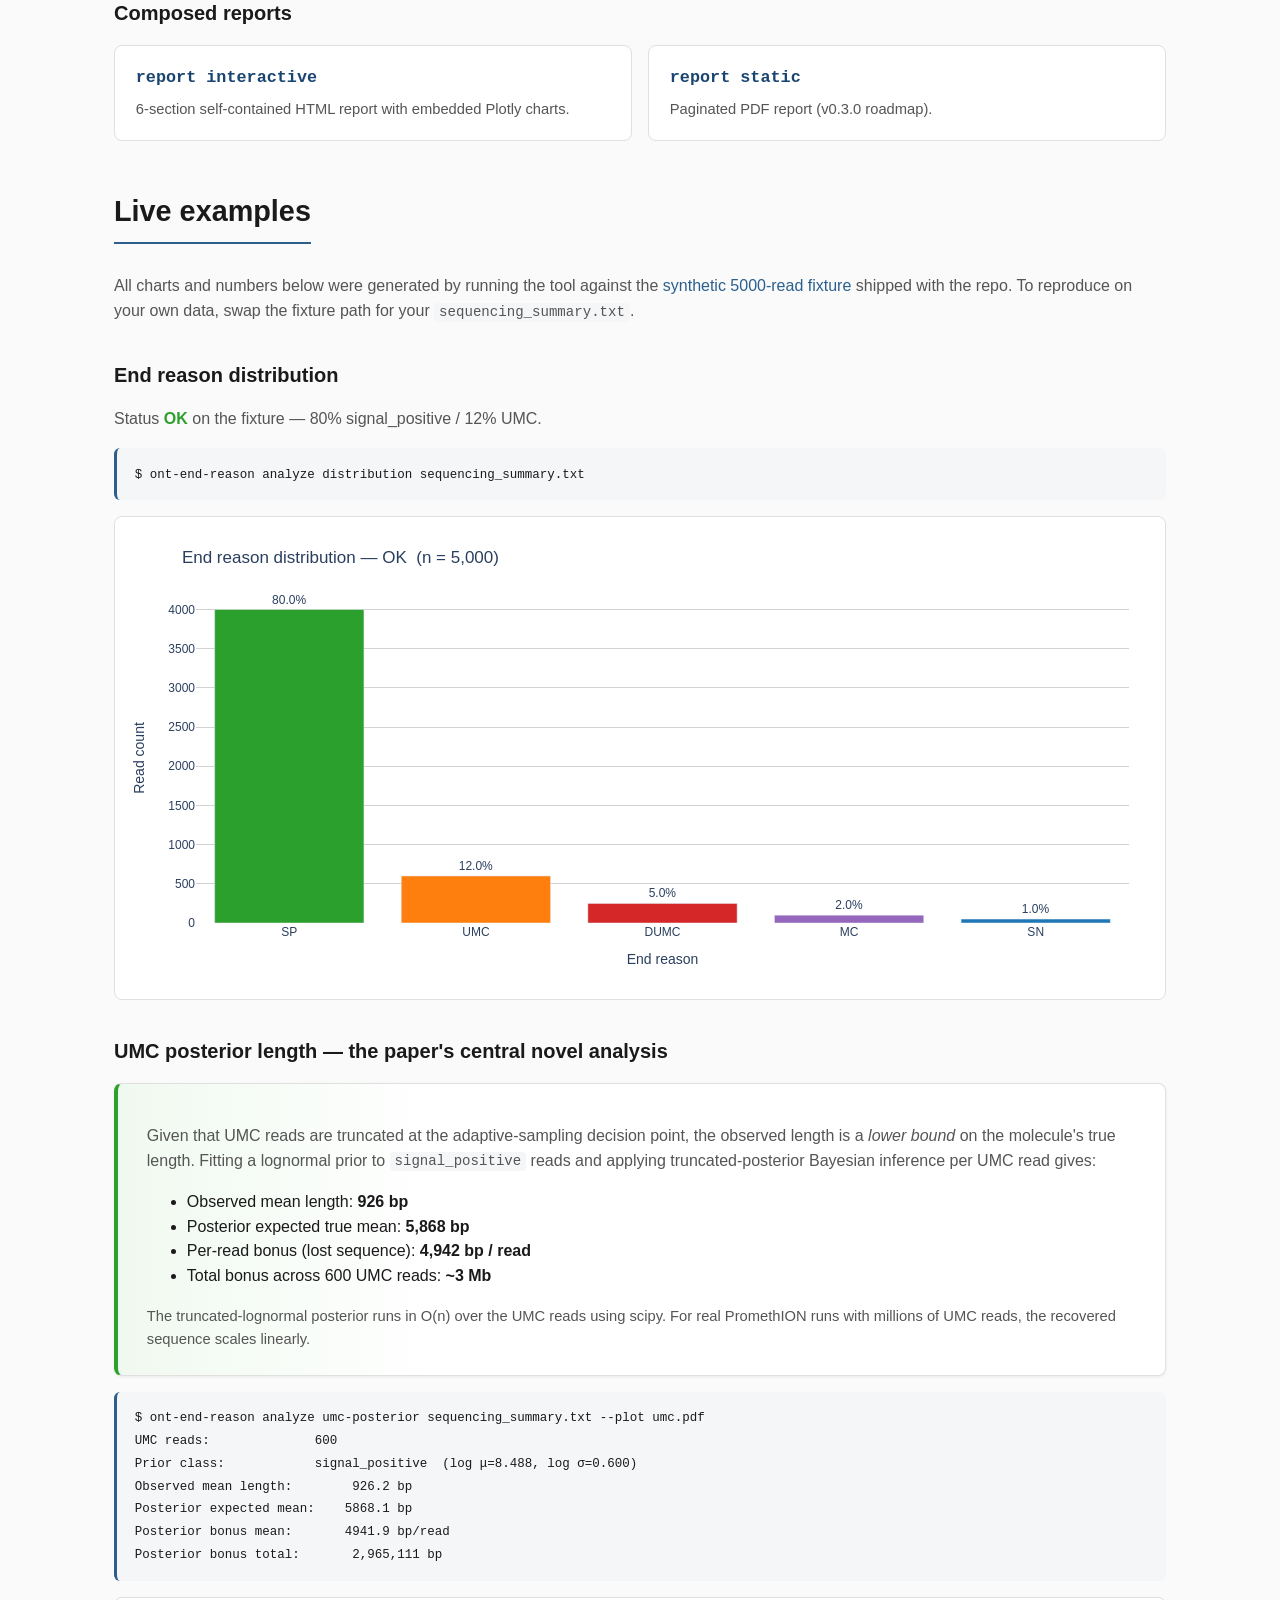
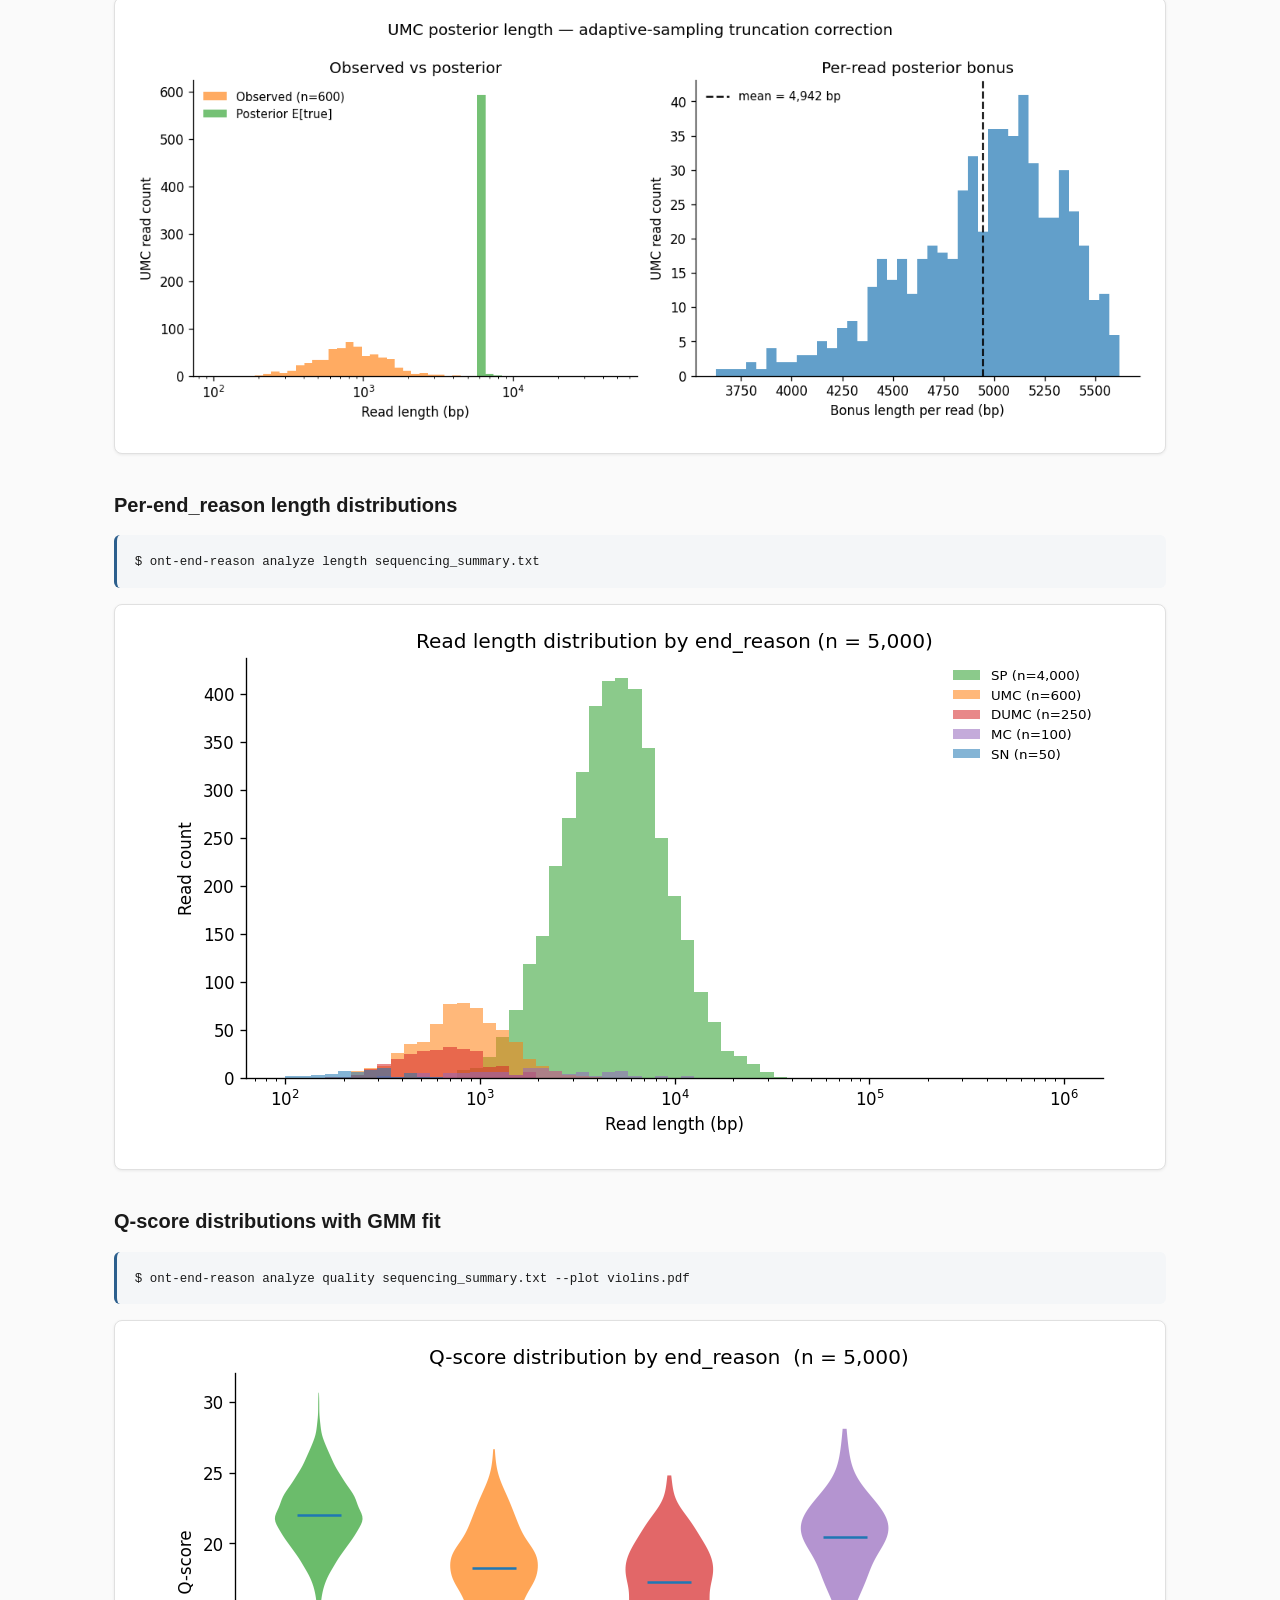
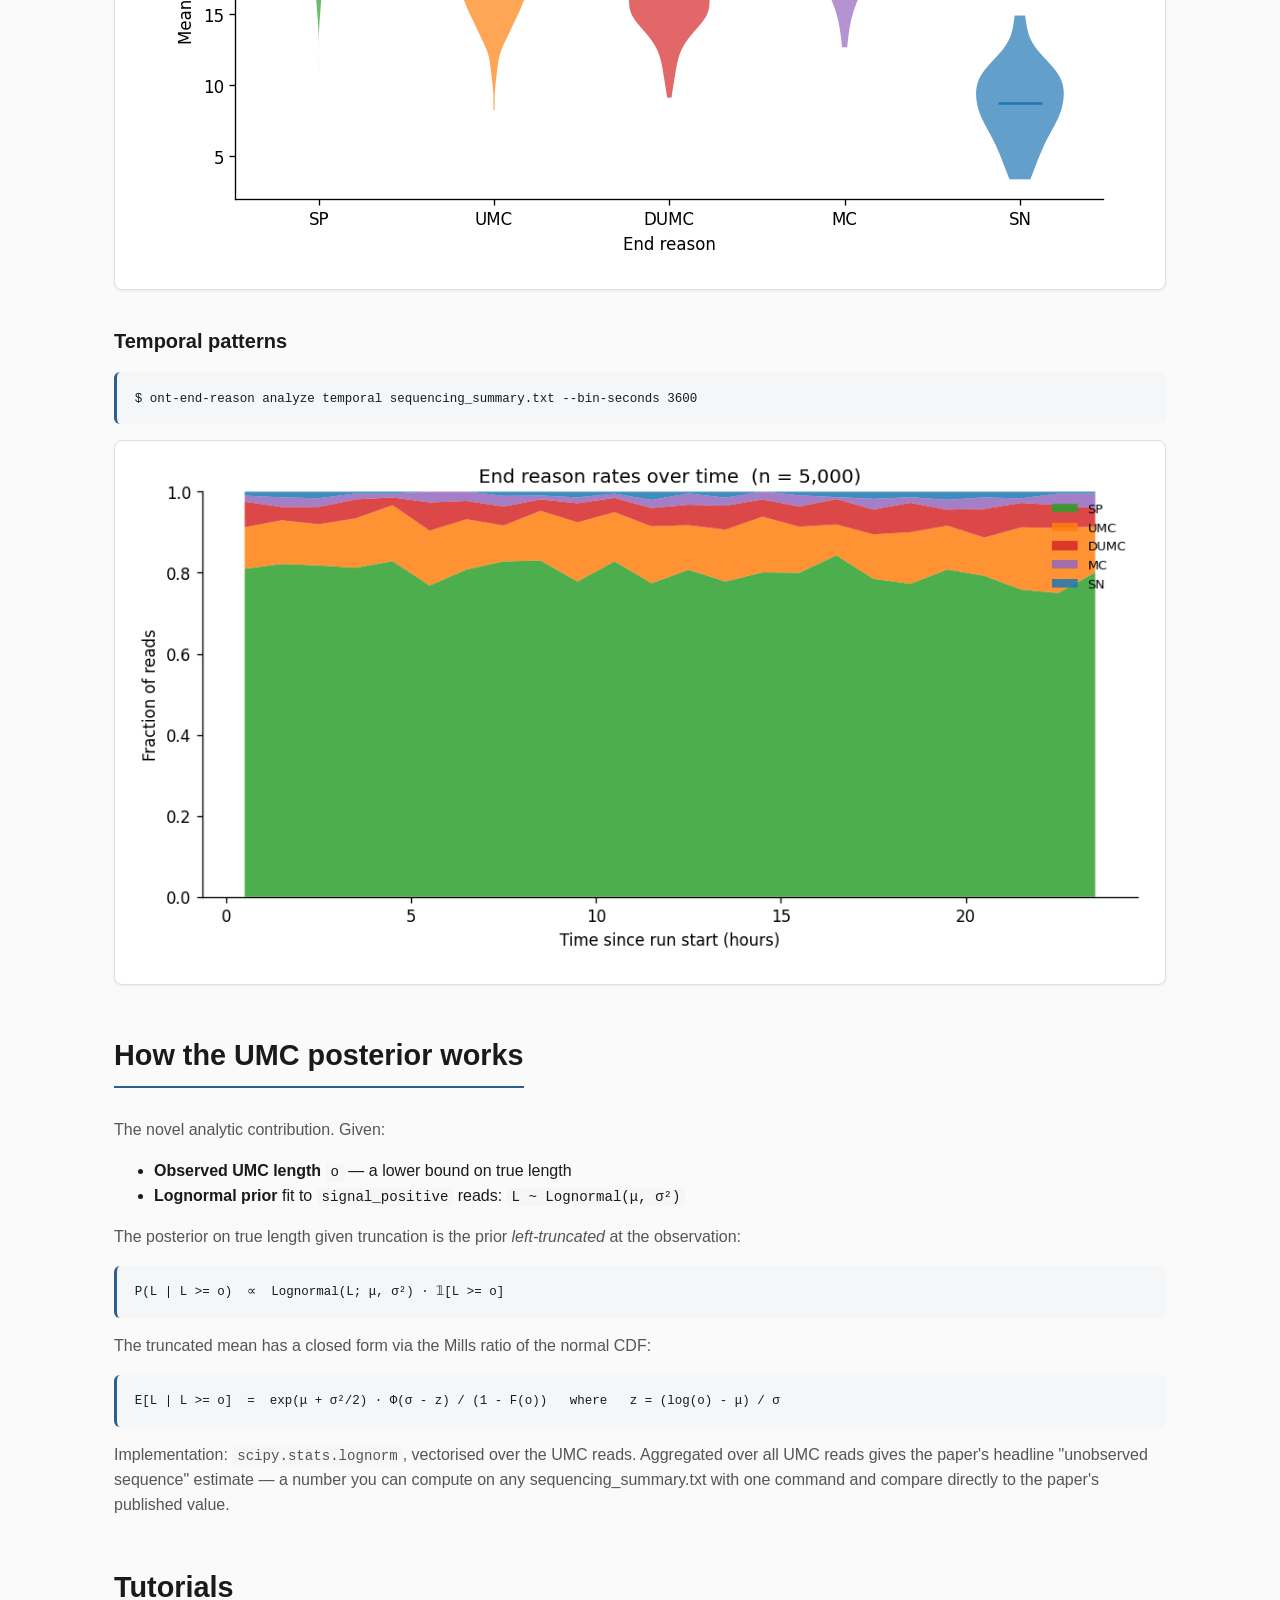
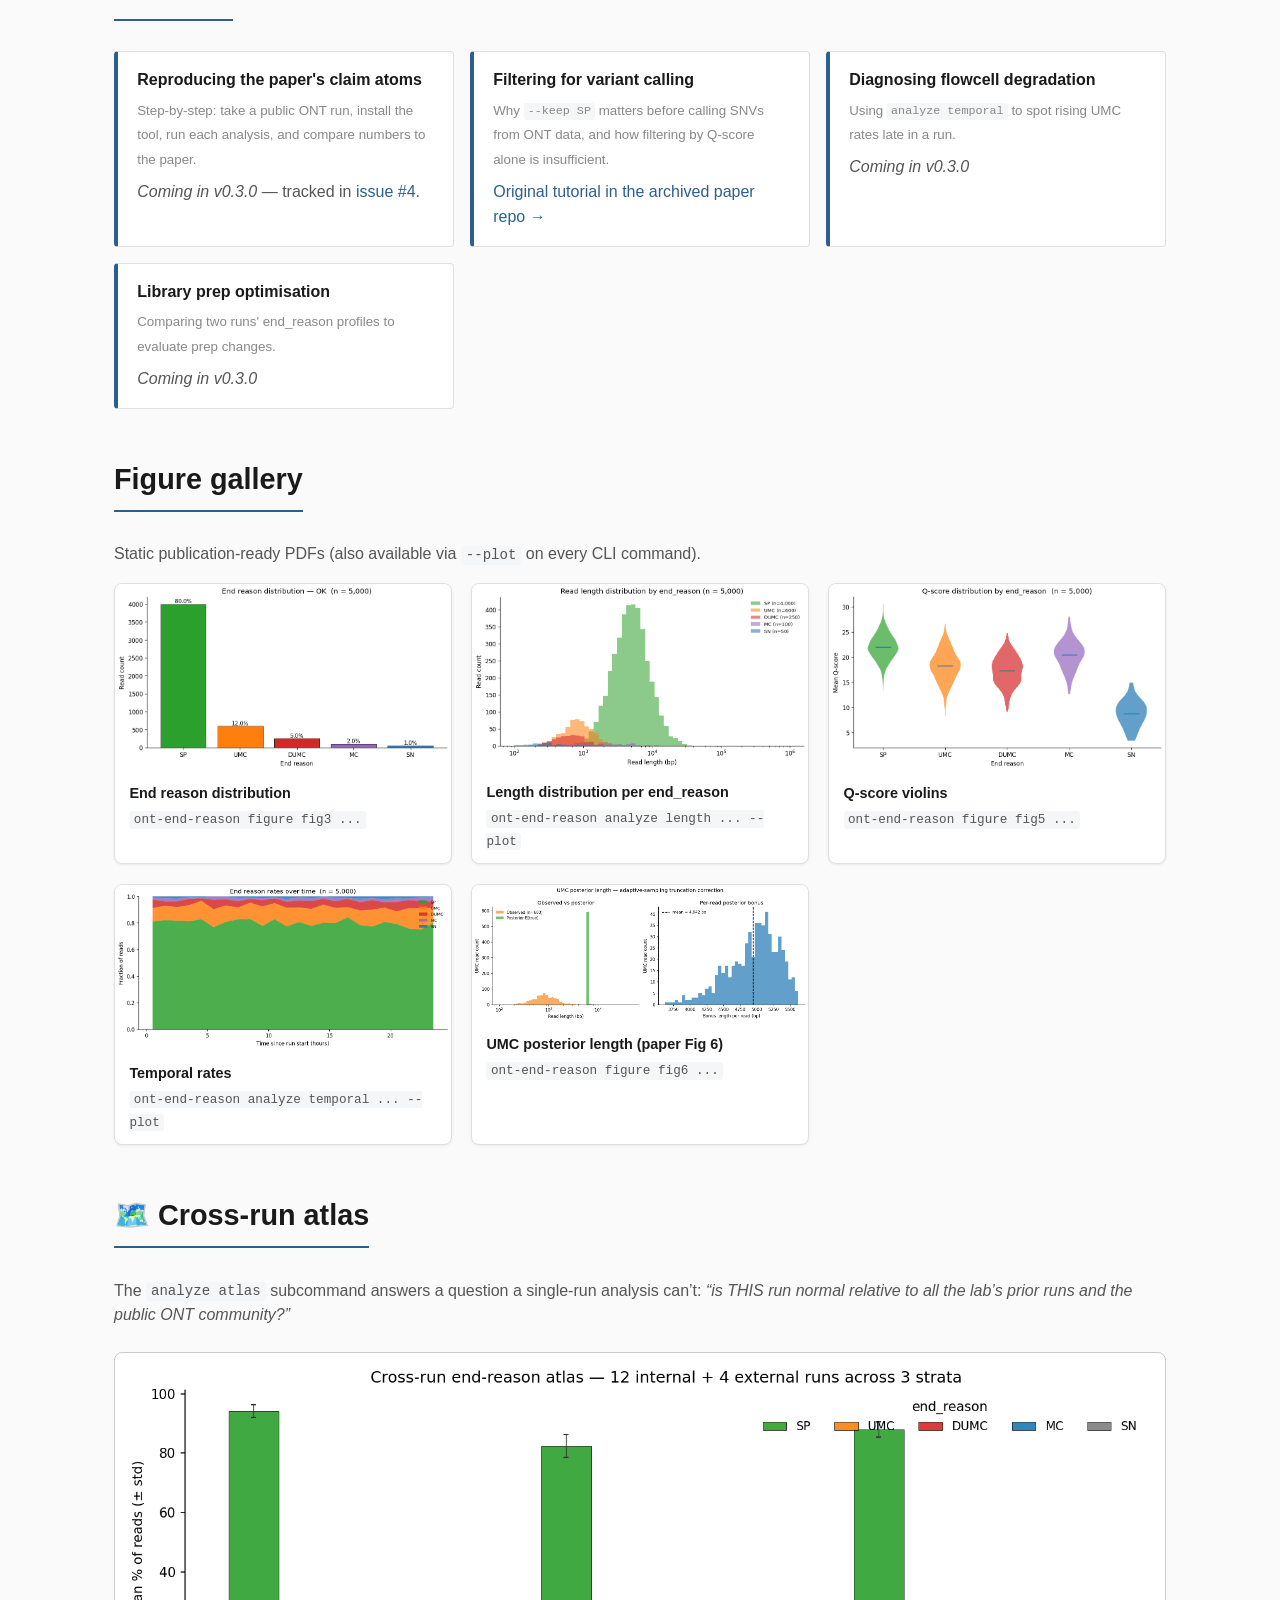
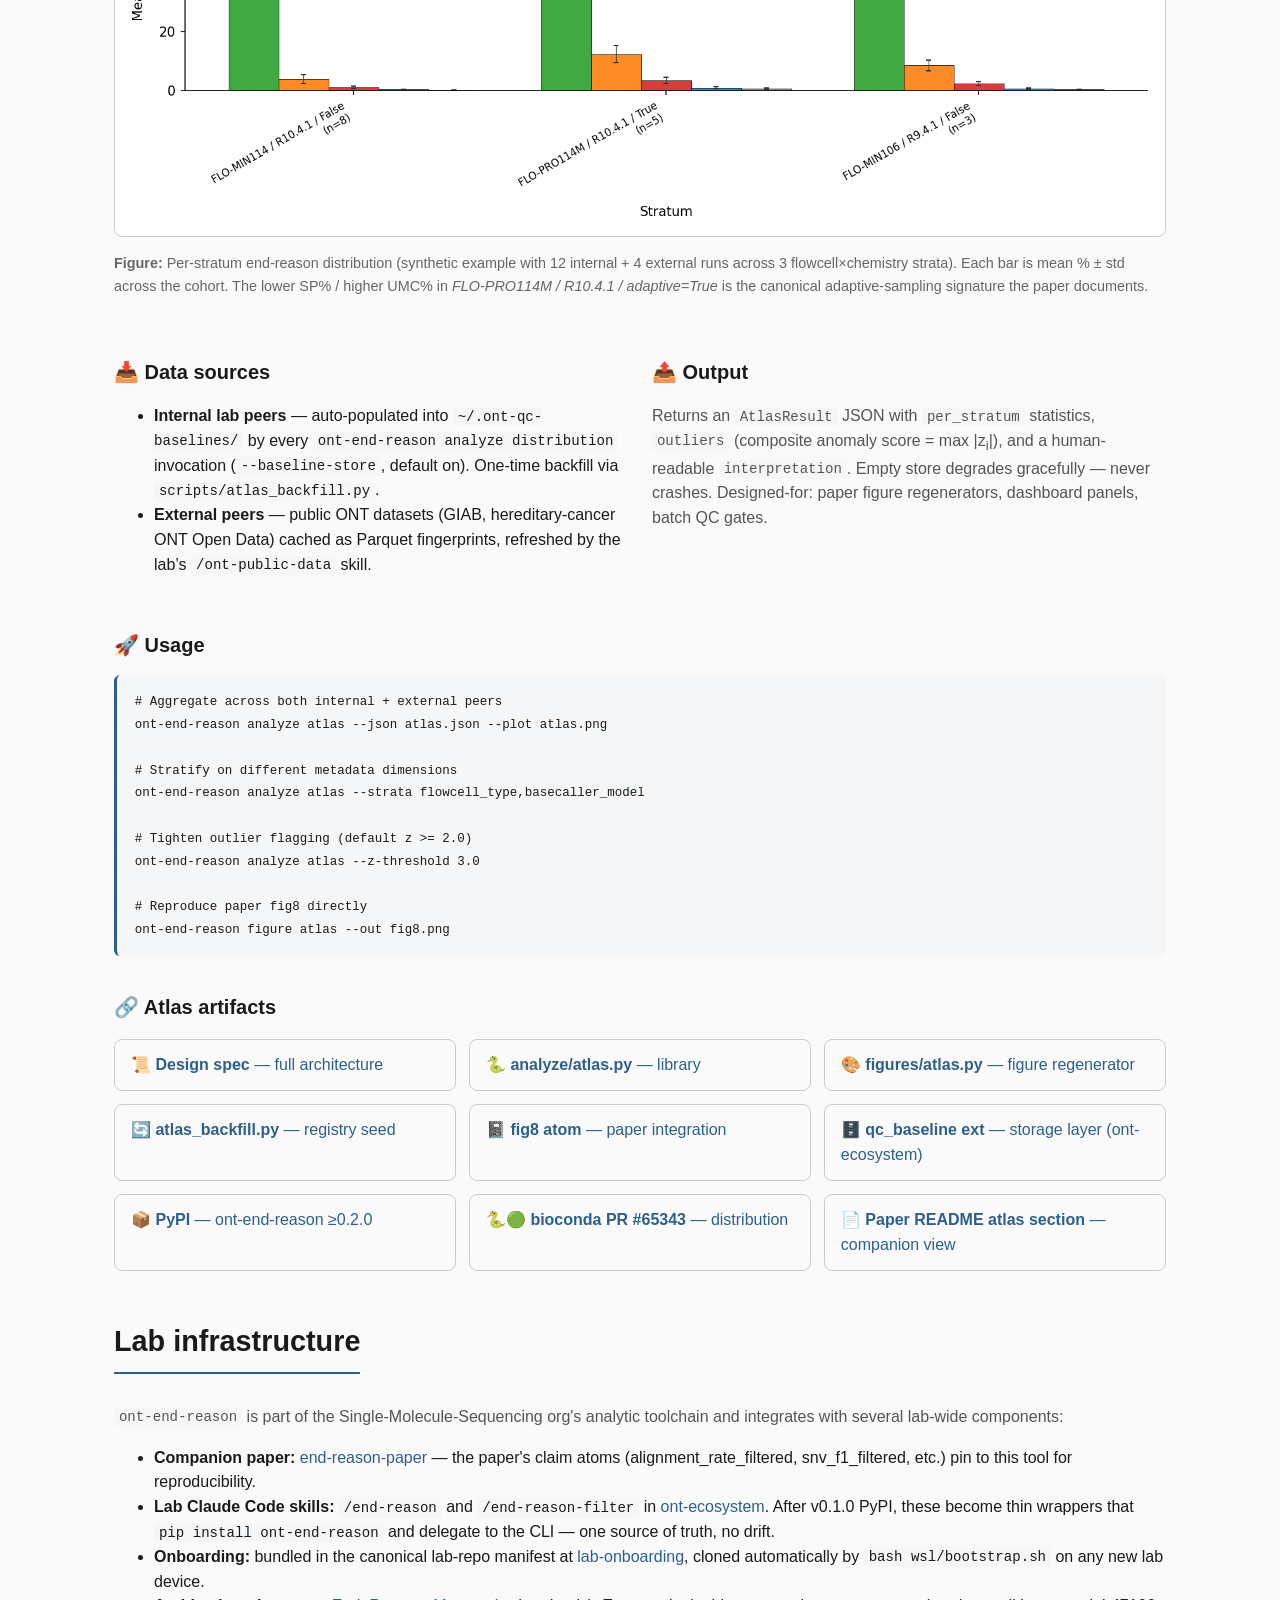
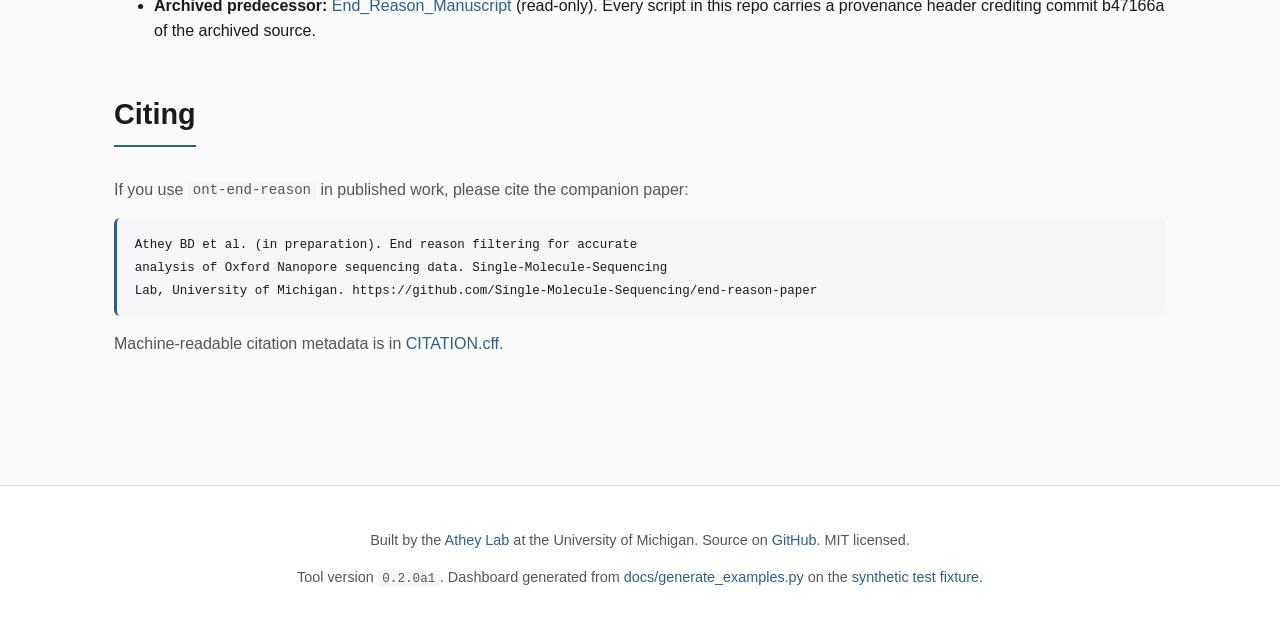
==== commit b66a6581: "docs: fix qc_baseline link target, add PyPI + bioconda + paper cards" ====
--- a/docs/index.html
+++ b/docs/index.html
@@ -420,9 +420,21 @@
        style="display: block; padding: 0.8rem 1rem; border: 1px solid var(--muted-border-color, #ccc); border-radius: 8px; text-decoration: none;">
       📓 <strong>fig8 atom</strong> &mdash; paper integration
     </a>
-    <a href="https://github.com/Single-Molecule-Sequencing/ont-end-reason/blob/main/lib/qc_baseline_atlas_helpers"
-       style="display: block; padding: 0.8rem 1rem; border: 1px solid var(--muted-border-color, #ccc); border-radius: 8px; text-decoration: none;">
-      🗄️ <strong>qc_baseline ext</strong> &mdash; storage layer
+    <a href="https://github.com/Single-Molecule-Sequencing/ont-ecosystem/blob/main/lib/qc_baseline.py"
+       style="display: block; padding: 0.8rem 1rem; border: 1px solid var(--muted-border-color, #ccc); border-radius: 8px; text-decoration: none;">
+      🗄️ <strong>qc_baseline ext</strong> &mdash; storage layer (ont-ecosystem)
+    </a>
+    <a href="https://pypi.org/project/ont-end-reason/"
+       style="display: block; padding: 0.8rem 1rem; border: 1px solid var(--muted-border-color, #ccc); border-radius: 8px; text-decoration: none;">
+      📦 <strong>PyPI</strong> &mdash; ont-end-reason ≥0.2.0
+    </a>
+    <a href="https://github.com/bioconda/bioconda-recipes/pull/65343"
+       style="display: block; padding: 0.8rem 1rem; border: 1px solid var(--muted-border-color, #ccc); border-radius: 8px; text-decoration: none;">
+      🐍🟢 <strong>bioconda PR #65343</strong> &mdash; distribution
+    </a>
+    <a href="https://github.com/Single-Molecule-Sequencing/end-reason-paper#-cross-run-atlas-new-2026-05-12"
+       style="display: block; padding: 0.8rem 1rem; border: 1px solid var(--muted-border-color, #ccc); border-radius: 8px; text-decoration: none;">
+      📄 <strong>Paper README atlas section</strong> &mdash; companion view
     </a>
   </div>
 </section>
